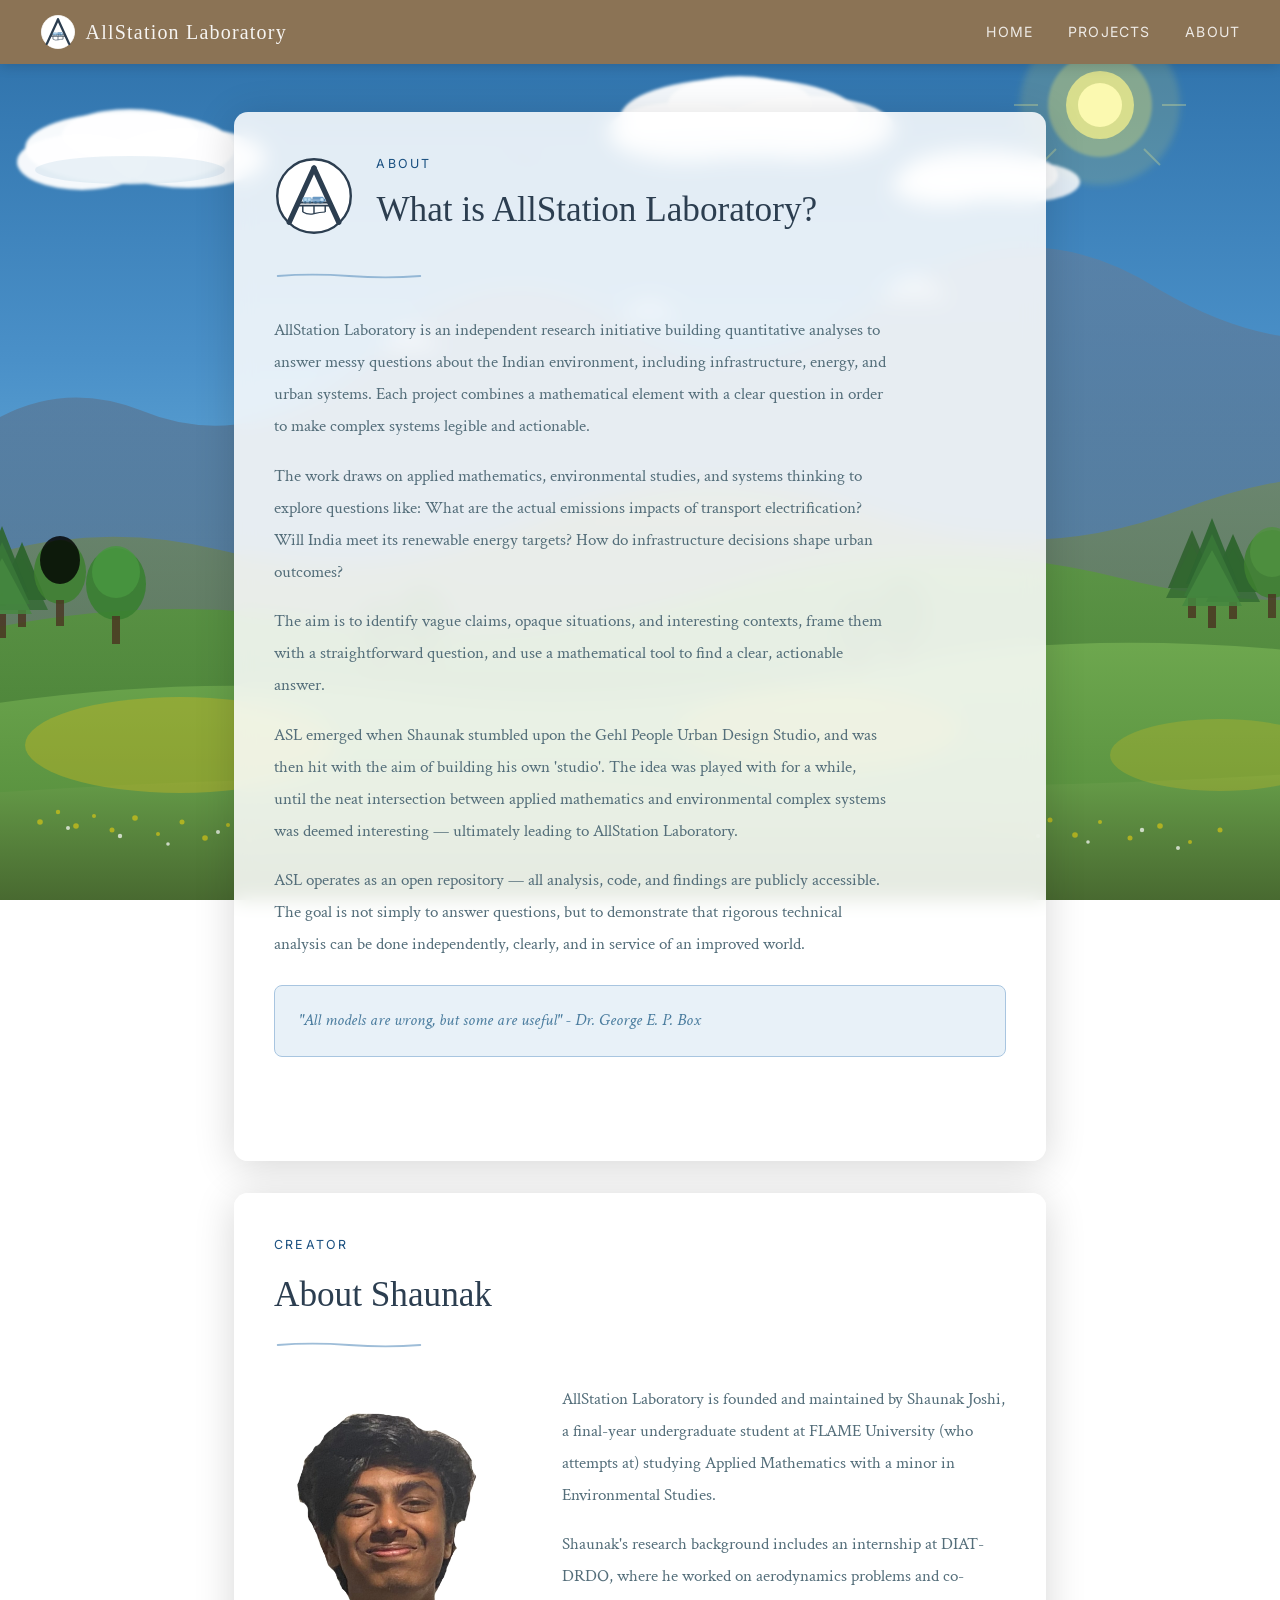
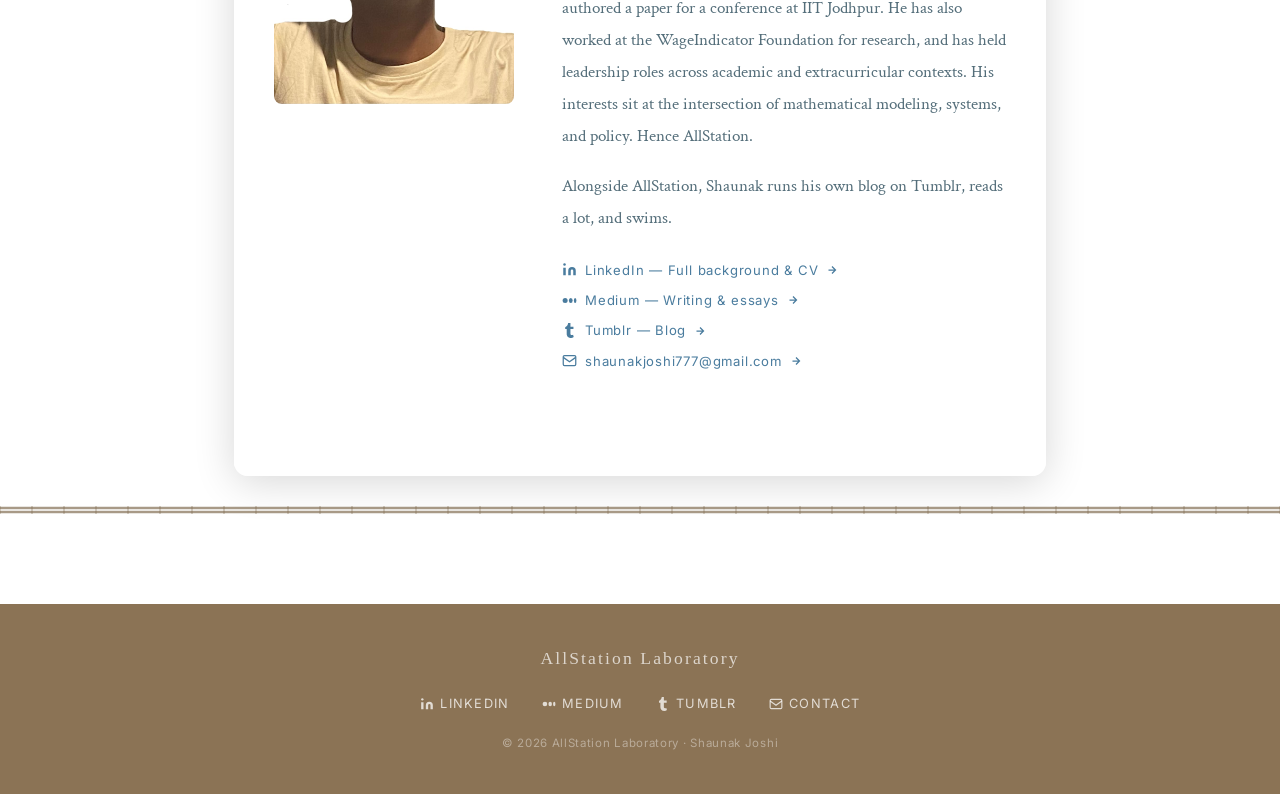
==== about.html @ c1045db7 "Initial commit - AllStation website" ====
<!DOCTYPE html>
<html lang="en">
<head>
  <meta charset="UTF-8">
  <meta name="viewport" content="width=device-width, initial-scale=1.0">
  <title>About — AllStation Laboratory</title>
  <link rel="preconnect" href="https://fonts.googleapis.com">
  <link rel="preconnect" href="https://fonts.gstatic.com" crossorigin>
  <link href="https://fonts.googleapis.com/css2?family=Crimson+Text:ital,wght@0,400;0,600;1,400&family=Inter:wght@300;400;500&display=swap" rel="stylesheet">
  <style>/* ============================================
   ALLSTATION LABORATORY — Main Stylesheet
   ============================================ */

@import url('https://fonts.googleapis.com/css2?family=Crimson+Text:ital,wght@0,400;0,600;1,400&family=EB+Garamond:wght@300;400;500&family=Inter:wght@300;400;500&display=swap');

:root {
  --blue-primary:   #6B9AC4;
  --blue-light:     #A8C5E0;
  --blue-dark:      #4A7C9E;
  --blue-pale:      #E8F1F8;
  --brown-warm:     #8B7355;
  --brown-light:    #C4B5A0;
  --brown-pale:     #F5F0E8;
  --white:          #FFFFFF;
  --off-white:      #F8F9FA;
  --sand-beige:     #E8E3D5;
  --text-dark:      #2C3E50;
  --text-medium:    #546E7A;
  --text-light:     #7F9BA6;
  --nav-height:     64px;
  --max-width:      1200px;
  --radius:         8px;
  --shadow:         0 4px 20px rgba(0,0,0,0.08);
  --shadow-hover:   0 10px 32px rgba(107,154,196,0.22);
}

*, *::before, *::after { box-sizing: border-box; margin: 0; padding: 0; }
html { scroll-behavior: smooth; font-size: 16px; }
body {
  font-family: 'Crimson Text', Georgia, serif;
  color: var(--text-dark);
  background: transparent;
  overflow-x: hidden;
  line-height: 1.7;
}
a { color: inherit; text-decoration: none; }
img { max-width: 100%; display: block; }
::-webkit-scrollbar { width: 6px; }
::-webkit-scrollbar-track { background: var(--sand-beige); }
::-webkit-scrollbar-thumb { background: var(--blue-light); border-radius: 3px; }

/* ── NAVIGATION ── */
.navbar {
  position: fixed;
  top: 0; left: 0; right: 0;
  z-index: 100;
  height: var(--nav-height);
  background: var(--brown-warm);
  display: flex;
  align-items: center;
  justify-content: space-between;
  padding: 0 2.5rem;
  box-shadow: 0 2px 12px rgba(0,0,0,0.15);
}
.nav-logo {
  font-family: 'Times New Roman', serif;
  font-size: 1.25rem;
  font-weight: 400;
  color: rgba(255,255,255,0.92);
  letter-spacing: 0.06em;
  transition: opacity 0.3s;
}
.nav-logo:hover { opacity: 0.75; }
.nav-links { display: flex; gap: 2.2rem; align-items: center; }
.nav-links a {
  font-family: 'Inter', sans-serif;
  font-size: 0.88rem;
  font-weight: 400;
  letter-spacing: 0.08em;
  text-transform: uppercase;
  color: rgba(255,255,255,0.85);
  transition: color 0.25s;
  position: relative;
}
.nav-links a::after {
  content: '';
  position: absolute;
  bottom: -3px; left: 0; right: 0;
  height: 1px;
  background: rgba(255,255,255,0.6);
  transform: scaleX(0);
  transition: transform 0.25s;
}
.nav-links a:hover { color: #fff; }
.nav-links a:hover::after,
.nav-links a.active::after { transform: scaleX(1); }
.nav-links a.active { color: #fff; }
.hamburger { display: none; flex-direction: column; gap: 5px; cursor: pointer; padding: 4px; }
.hamburger span { display: block; width: 24px; height: 2px; background: rgba(255,255,255,0.9); border-radius: 2px; transition: all 0.3s; }
.hamburger.open span:nth-child(1) { transform: rotate(45deg) translate(5px, 5px); }
.hamburger.open span:nth-child(2) { opacity: 0; }
.hamburger.open span:nth-child(3) { transform: rotate(-45deg) translate(5px, -5px); }

/* ── LANDSCAPE BACKGROUND ── */
.landscape-bg {
  position: fixed; inset: 0; z-index: -2;
  background: linear-gradient(180deg,
    #b8d4e8 0%, #c9e0f0 15%,
    #d8ecd8 38%, #c8e0b8 55%,
    #b8d4a0 70%, #a8c888 85%, #98bc70 100%
  );
}
.landscape-svg {
  position: fixed; inset: 0; z-index: -1;
  width: 100%; height: 100%; opacity: 0.85;
}
.landscape-overlay {
  position: fixed; inset: 0; z-index: -1;
  background: rgba(0,0,0,0);
}

/* ── TRAIN ──
   Track sits at a fixed % from bottom.
   Train wheels sit ON the track (not above it).
   Home: track at 20% from bottom.
   Other pages: track at 10% from bottom.
*/
.train-track {
  position: fixed;
  left: 0; right: 0;
  height: 8px;
  z-index: 9;
  pointer-events: none;
}
/* train-container matches the track position exactly;
   the train SVG is positioned so wheels sit on the track line */
.train-container {
  position: fixed;
  left: 0;
  width: 100%;
  z-index: 10;
  pointer-events: none;
  overflow: hidden;
  /* height = train SVG height (75px) + a little room */
  height: 84px;
}
/* align bottom of train-container with top of track */
/* set per-page via inline style: bottom = track-bottom + 8px */

.train-wrapper {
  position: absolute;
  bottom: 0;           /* wheels at bottom of container = on the track */
  animation: trainJourney 16s ease-in-out forwards;
  opacity: 0;
}
@keyframes trainJourney {
  0%   { transform: translateX(-700px); opacity: 0; }
  4%   { opacity: 1; }
  93%  { opacity: 1; }
  100% { transform: translateX(calc(100vw + 700px)); opacity: 0; }
}

/* ── HOME HERO ── */
.home-page { min-height: 100vh; display: flex; flex-direction: column; }
.hero {
  flex: 1;
  display: flex; flex-direction: column;
  align-items: center; justify-content: center;
  min-height: 100vh;
  padding: var(--nav-height) 2rem 0;
  text-align: center;
  position: relative;
}
.hero-content {
  position: relative; z-index: 2;
  animation: fadeUp 1.2s ease both;
}
@keyframes fadeUp {
  from { opacity: 0; transform: translateY(28px); }
  to   { opacity: 1; transform: translateY(0); }
}
.allstation-title {
  font-family: 'Times New Roman', serif;
  font-size: clamp(4rem, 10vw, 8.5rem);
  font-weight: 300;
  color: #A8D4F0;
  letter-spacing: 0.12em;
  line-height: 1;
  margin-bottom: 0.5rem;
  text-shadow: 0 2px 20px rgba(0,0,0,0.7), 0 0 60px rgba(30,80,140,0.5), 0 4px 4px rgba(0,0,0,0.3);
}
.hero-subtitle {
  font-family: 'Inter', sans-serif;
  font-size: clamp(0.78rem, 1.8vw, 1rem);
  font-weight: 300;
  letter-spacing: 0.22em;
  text-transform: uppercase;
  color: rgba(255,255,255,0.95);
  text-shadow: 0 1px 8px rgba(0,0,0,0.55);
  margin-bottom: 0.35rem;
  animation: fadeUp 1.2s ease 0.2s both;
}
.hero-tagline {
  font-family: 'Crimson Text', serif;
  font-style: italic;
  font-size: 1.2rem;
  color: rgba(255,255,255,0.90);
  margin-top: 0.6rem;
  animation: fadeUp 1.2s ease 0.4s both;
}
.hero-divider { margin: 2rem auto; display: block; animation: fadeUp 1.2s ease 0.5s both; }
.hero-cta { display: flex; gap: 1.2rem; justify-content: center; flex-wrap: wrap; animation: fadeUp 1.2s ease 0.6s both; margin-top: 2rem; }
.btn {
  font-family: 'Inter', sans-serif;
  font-size: 0.82rem;
  letter-spacing: 0.12em;
  text-transform: uppercase;
  padding: 0.75rem 2rem;
  border-radius: 40px;
  border: 1.5px solid var(--blue-primary);
  transition: all 0.3s ease; cursor: pointer;
}
.btn-primary { background: var(--blue-primary); color: #fff; }
.btn-primary:hover { background: var(--blue-dark); border-color: var(--blue-dark); transform: translateY(-2px); box-shadow: 0 6px 18px rgba(107,154,196,0.4); }
.btn-secondary { background: rgba(255,255,255,0.18); color: #ffffff; border-color: rgba(255,255,255,0.75); backdrop-filter: blur(4px); }
.btn-secondary:hover { background: rgba(255,255,255,0.30); transform: translateY(-2px); border-color: #ffffff; }

/* ── PAGES ── */
.page-content { padding-top: calc(var(--nav-height) + 3rem); padding-bottom: 8rem; min-height: 100vh; }
.container {
  max-width: var(--max-width);
  margin: 0 auto;
  padding: 2.5rem 2.5rem 3rem;
  background: rgba(255,255,255,0.86);
  backdrop-filter: blur(10px);
  -webkit-backdrop-filter: blur(10px);
  border-radius: 14px;
  box-shadow: 0 6px 40px rgba(0,0,0,0.16);
}
.page-header { margin-bottom: 3.5rem; animation: fadeUp 0.8s ease both; }
.page-header h1 { font-family: 'Times New Roman', serif; font-size: clamp(2rem, 4vw, 3rem); font-weight: 400; color: var(--text-dark); margin-bottom: 0.5rem; }
.page-header .header-sub { font-family: 'Inter', sans-serif; font-size: 0.85rem; letter-spacing: 0.14em; text-transform: uppercase; color: var(--text-light); }
.wavy-underline { display: block; margin: 0.6rem 0 0; }

/* ── SECTION DIVIDER (for projects page sections) ── */
.section-divider {
  margin: 3.5rem 0 2.5rem;
  display: flex;
  align-items: center;
  gap: 1rem;
}
.section-divider h2 {
  font-family: 'Times New Roman', serif;
  font-size: clamp(1.4rem, 3vw, 2rem);
  font-weight: 400;
  color: var(--text-dark);
  white-space: nowrap;
}
.section-divider-line {
  flex: 1;
  height: 1px;
  background: linear-gradient(to right, var(--blue-light), transparent);
}
.section-tag {
  font-family: 'Inter', sans-serif;
  font-size: 0.7rem;
  letter-spacing: 0.14em;
  text-transform: uppercase;
  color: var(--blue-primary);
  background: var(--blue-pale);
  border: 1px solid var(--blue-light);
  padding: 0.2rem 0.65rem;
  border-radius: 20px;
}

/* ── PROJECT CARDS ── */
.projects-grid { display: grid; grid-template-columns: repeat(3, 1fr); gap: 2rem; }
.project-card {
  background: var(--white);
  border: 2px solid var(--blue-primary);
  border-radius: var(--radius);
  padding: 1.8rem;
  box-shadow: var(--shadow);
  transition: transform 0.3s ease, box-shadow 0.3s ease, border-color 0.3s;
  position: relative; overflow: hidden;
  animation: fadeUp 0.7s ease both;
}
.project-card::before {
  content: ''; position: absolute; inset: 0;
  background: linear-gradient(135deg, rgba(107,154,196,0.04) 0%, transparent 60%);
  pointer-events: none;
}
.project-card:hover { transform: translateY(-6px); box-shadow: var(--shadow-hover); border-color: var(--blue-dark); }
.project-image {
  width: 100%; height: 160px;
  background: var(--blue-pale); border-radius: 5px;
  margin-bottom: 1.2rem; overflow: hidden;
  display: flex; align-items: center; justify-content: center;
}
.project-image img { width: 100%; height: 100%; object-fit: cover; transition: transform 0.4s ease; }
.project-card:hover .project-image img { transform: scale(1.04); }
.project-meta { font-family: 'Inter', sans-serif; font-size: 0.72rem; letter-spacing: 0.12em; text-transform: uppercase; color: var(--blue-primary); margin-bottom: 0.5rem; }
.project-title { font-family: 'Times New Roman', serif; font-size: 1.12rem; font-weight: 400; color: var(--text-dark); margin-bottom: 0.7rem; line-height: 1.4; }
.project-summary { font-family: 'Crimson Text', serif; font-size: 0.98rem; color: var(--text-medium); line-height: 1.6; margin-bottom: 1rem; }
.project-finding { background: rgba(107,154,196,0.08); border-left: 3px solid var(--blue-primary); padding: 0.7rem 0.9rem; margin-bottom: 1.2rem; border-radius: 0 4px 4px 0; }
.project-finding strong { font-family: 'Inter', sans-serif; font-size: 0.7rem; letter-spacing: 0.1em; text-transform: uppercase; color: var(--blue-dark); display: block; margin-bottom: 0.25rem; }
.project-finding p { font-family: 'Crimson Text', serif; font-size: 0.95rem; color: var(--text-dark); line-height: 1.5; }
.read-more { font-family: 'Inter', sans-serif; font-size: 0.8rem; letter-spacing: 0.1em; text-transform: uppercase; color: var(--blue-dark); font-weight: 500; display: inline-flex; align-items: center; gap: 0.4rem; transition: gap 0.25s, color 0.25s; }
.read-more:hover { color: var(--blue-primary); gap: 0.7rem; }
.project-card.placeholder { border-style: dashed; border-color: var(--brown-light); background: var(--brown-pale); display: flex; flex-direction: column; align-items: center; justify-content: center; text-align: center; min-height: 280px; color: var(--text-light); }
.placeholder-icon { font-size: 2.5rem; margin-bottom: 1rem; opacity: 0.5; }
.project-card.placeholder .project-title { color: var(--text-light); font-style: italic; }

/* Article cards (slightly different style - warm toned) */
.articles-grid { display: grid; grid-template-columns: repeat(3, 1fr); gap: 1.6rem; }
.article-card {
  background: var(--white);
  border: 1.5px solid var(--brown-light);
  border-radius: var(--radius);
  padding: 1.5rem;
  box-shadow: 0 2px 12px rgba(0,0,0,0.06);
  transition: transform 0.3s ease, box-shadow 0.3s ease;
  animation: fadeUp 0.7s ease both;
}
.article-card:hover { transform: translateY(-4px); box-shadow: 0 8px 24px rgba(139,115,85,0.18); }
.article-meta { font-family: 'Inter', sans-serif; font-size: 0.7rem; letter-spacing: 0.12em; text-transform: uppercase; color: var(--brown-warm); margin-bottom: 0.5rem; }
.article-title { font-family: 'Times New Roman', serif; font-size: 1.08rem; font-weight: 400; color: var(--text-dark); margin-bottom: 0.6rem; line-height: 1.45; }
.article-summary { font-family: 'Crimson Text', serif; font-size: 0.95rem; color: var(--text-medium); line-height: 1.6; margin-bottom: 1rem; }
.article-link { font-family: 'Inter', sans-serif; font-size: 0.78rem; letter-spacing: 0.1em; text-transform: uppercase; color: var(--brown-warm); font-weight: 500; display: inline-flex; align-items: center; gap: 0.4rem; transition: gap 0.25s, color 0.25s; }
.article-link:hover { color: var(--text-dark); gap: 0.7rem; }

/* ── ABOUT PAGE ── */
.about-section { margin-bottom: 4rem; animation: fadeUp 0.8s ease both; }
.about-section h2 { font-family: 'Times New Roman', serif; font-size: clamp(1.6rem, 3vw, 2.2rem); font-weight: 400; color: var(--text-dark); margin-bottom: 0.4rem; }
.about-section p { font-family: 'Crimson Text', serif; font-size: 1.08rem; color: var(--text-medium); line-height: 1.85; max-width: 68ch; margin-bottom: 1.1rem; }
.about-divider { border: none; border-top: 1px solid var(--sand-beige); margin: 3.5rem 0; }
.about-creator { display: grid; grid-template-columns: 240px 1fr; gap: 3rem; align-items: start; }
.creator-photo { width: 100%; aspect-ratio: 3/4; border-radius: var(--radius); overflow: hidden; background: var(--blue-pale); border: 2px solid var(--blue-light); box-shadow: var(--shadow); display: flex; align-items: center; justify-content: center; }
.creator-photo img { width: 100%; height: 100%; object-fit: cover; }
.photo-placeholder { font-size: 4rem; opacity: 0.35; user-select: none; }
.creator-links { display: flex; flex-direction: column; gap: 0.5rem; margin-top: 1.5rem; }
.creator-link { font-family: 'Inter', sans-serif; font-size: 0.82rem; letter-spacing: 0.06em; color: var(--blue-dark); display: flex; align-items: center; gap: 0.5rem; transition: color 0.2s, gap 0.2s; }
.creator-link:hover { color: var(--blue-primary); gap: 0.8rem; }
.highlight-box { background: var(--blue-pale); border: 1px solid var(--blue-light); border-radius: var(--radius); padding: 1.2rem 1.5rem; margin: 1.5rem 0; }
.highlight-box p { font-style: italic; color: var(--blue-dark); margin: 0; }

/* ── FOOTER ── */
.footer { background: var(--brown-warm); color: rgba(255,255,255,0.85); padding: 2.5rem 2rem; text-align: center; position: relative; z-index: 5; }
.footer-inner { max-width: var(--max-width); margin: 0 auto; display: flex; flex-direction: column; align-items: center; gap: 1.2rem; }
.footer-brand { font-family: 'Times New Roman', serif; font-size: 1.1rem; letter-spacing: 0.12em; color: rgba(255,255,255,0.7); }
.social-links { display: flex; gap: 2rem; align-items: center; flex-wrap: wrap; justify-content: center; }
.social-links a { font-family: 'Inter', sans-serif; font-size: 0.8rem; letter-spacing: 0.1em; text-transform: uppercase; color: rgba(255,255,255,0.75); display: flex; align-items: center; gap: 0.4rem; transition: color 0.25s; }
.social-links a:hover { color: #fff; }
.footer-copy { font-family: 'Inter', sans-serif; font-size: 0.72rem; letter-spacing: 0.06em; color: rgba(255,255,255,0.4); }

/* ── SCROLL REVEAL ── */
.reveal { opacity: 0; transform: translateY(20px); transition: opacity 0.7s ease, transform 0.7s ease; }
.reveal.visible { opacity: 1; transform: translateY(0); }

/* ── RESPONSIVE ── */
@media (max-width: 1024px) {
  .projects-grid { grid-template-columns: repeat(2, 1fr); }
  .articles-grid  { grid-template-columns: repeat(2, 1fr); }
  .about-creator  { grid-template-columns: 200px 1fr; gap: 2rem; }
}
@media (max-width: 768px) {
  .nav-links { display: none; position: fixed; top: var(--nav-height); left: 0; right: 0; background: var(--brown-warm); flex-direction: column; padding: 1.5rem 2rem; gap: 1.5rem; box-shadow: 0 8px 20px rgba(0,0,0,0.15); }
  .nav-links.open { display: flex; }
  .hamburger { display: flex; }
  .projects-grid { grid-template-columns: 1fr; }
  .articles-grid  { grid-template-columns: 1fr; }
  .about-creator  { grid-template-columns: 1fr; }
  .creator-photo  { width: 160px; aspect-ratio: 1/1; margin: 0 auto; }
}
@media (max-width: 480px) {
  .hero-cta { flex-direction: column; align-items: center; }
  .btn { width: 100%; max-width: 240px; text-align: center; justify-content: center; }
  .navbar { padding: 0 1.2rem; }
  .container { padding: 0 1.2rem; }
  .page-content { padding-top: calc(var(--nav-height) + 2rem); }
}

/* ── TRAIN FIXES ── */
/* Track: fixed only on homepage; absolute (at page bottom) on inner pages.
   Controlled via .track-fixed vs .track-absolute classes. */
.train-track {
  left: 0; right: 0;
  height: 8px;
  z-index: 9;
  pointer-events: none;
}
.track-fixed   { position: fixed;    bottom: 18%; }
.track-absolute { position: absolute; bottom: 100px; }  /* sits above footer */

/* Train container always matches track */
.train-container {
  left: 0; width: 100%;
  z-index: 10; pointer-events: none;
  overflow: visible;   /* allow SVG shadow to show */
  height: 90px;
}
.train-fixed    { position: fixed;    bottom: calc(18% + 8px); }
.train-absolute { position: absolute; bottom: 108px; }

/* Wrapper starts hidden, JS drives it */
.train-wrapper {
  position: absolute;
  bottom: 0;
  left: 0;
  will-change: transform;
  /* NO CSS animation here — JS handles it via requestAnimationFrame */
}

/* Richer landscape overlay — less washed out */
.landscape-overlay {
  position: fixed; inset: 0; z-index: -1;
  background: rgba(0,0,0,0);
}
</style>
</head>
<body>
  <div class="landscape-bg" style="background:linear-gradient(180deg,#1A5490 0%,#3278B8 18%,#60A045 42%,#4A8830 62%,#387020 80%,#285810 100%)"></div>
  <svg class="landscape-svg" viewBox="0 0 1440 900" preserveAspectRatio="xMidYMid slice"
       xmlns="http://www.w3.org/2000/svg" style="opacity:1">
    <defs>
      <linearGradient id="skyG" x1="0" y1="0" x2="0" y2="1">
        <stop offset="0%"   stop-color="#2C6FA8"/>
        <stop offset="40%"  stop-color="#4A90C8"/>
        <stop offset="75%"  stop-color="#72B8E0"/>
        <stop offset="100%" stop-color="#A8D4B8"/>
      </linearGradient>
      <linearGradient id="mtn1" x1="0" y1="0" x2="0" y2="1">
        <stop offset="0%"   stop-color="#6080A0"/>
        <stop offset="100%" stop-color="#405870"/>
      </linearGradient>
      <linearGradient id="mtn2" x1="0" y1="0" x2="0" y2="1">
        <stop offset="0%"   stop-color="#708860"/>
        <stop offset="100%" stop-color="#506840"/>
      </linearGradient>
      <linearGradient id="hill1" x1="0" y1="0" x2="0" y2="1">
        <stop offset="0%"   stop-color="#5A9840"/>
        <stop offset="100%" stop-color="#3D7828"/>
      </linearGradient>
      <linearGradient id="hill2" x1="0" y1="0" x2="0" y2="1">
        <stop offset="0%"   stop-color="#70AA50"/>
        <stop offset="100%" stop-color="#508838"/>
      </linearGradient>
      <linearGradient id="fgrd" x1="0" y1="0" x2="0" y2="1">
        <stop offset="0%"   stop-color="#68A04A"/>
        <stop offset="100%" stop-color="#486830"/>
      </linearGradient>
      <filter id="sfblur"><feGaussianBlur stdDeviation="1.5"/></filter>
      <filter id="mblur"><feGaussianBlur stdDeviation="3"/></filter>
    </defs>

    <!-- SKY -->
    <rect width="1440" height="900" fill="url(#skyG)"/>

    <!-- SUN -->
    <circle cx="1180" cy="105" r="80" fill="rgba(255,235,80,0.14)" filter="url(#mblur)"/>
    <circle cx="1180" cy="105" r="52" fill="rgba(255,240,100,0.30)" filter="url(#sfblur)"/>
    <circle cx="1180" cy="105" r="34" fill="rgba(255,248,140,0.68)"/>
    <circle cx="1180" cy="105" r="22" fill="rgba(255,252,180,0.90)"/>
    <!-- Sun rays -->
    <g stroke="rgba(255,248,140,0.28)" stroke-width="2" transform="translate(1180,105)">
      <line x1="0" y1="-62" x2="0" y2="-85"/>
      <line x1="44" y1="-44" x2="60" y2="-60"/>
      <line x1="62" y1="0"  x2="86" y2="0"/>
      <line x1="44" y1="44" x2="60" y2="60"/>
      <line x1="-44" y1="44" x2="-60" y2="60"/>
      <line x1="-62" y1="0" x2="-86" y2="0"/>
      <line x1="-44" y1="-44" x2="-60" y2="-60"/>
    </g>

    <!-- CLOUDS — crisp, bright, well-defined -->
    <g filter="url(#sfblur)">
      <!-- Cloud A: large left -->
      <ellipse cx="210" cy="148" rx="105" ry="36" fill="white" opacity="0.96"/>
      <ellipse cx="162" cy="162" rx="65"  ry="28" fill="white" opacity="0.95"/>
      <ellipse cx="268" cy="158" rx="78"  ry="30" fill="white" opacity="0.94"/>
      <ellipse cx="210" cy="135" rx="68"  ry="26" fill="white" opacity="0.90"/>
      <!-- Cloud B: right of centre -->
      <ellipse cx="820" cy="118" rx="120" ry="40" fill="white" opacity="0.94"/>
      <ellipse cx="764" cy="132" rx="76"  ry="30" fill="white" opacity="0.92"/>
      <ellipse cx="886" cy="128" rx="88"  ry="32" fill="white" opacity="0.91"/>
      <ellipse cx="820" cy="104" rx="72"  ry="28" fill="white" opacity="0.88"/>
      <!-- Cloud C: far right smaller -->
      <ellipse cx="1060" cy="175" rx="78" ry="26" fill="white" opacity="0.88"/>
      <ellipse cx="1022" cy="185" rx="50" ry="21" fill="white" opacity="0.86"/>
      <ellipse cx="1104" cy="182" rx="56" ry="20" fill="white" opacity="0.85"/>
    </g>
    <!-- Cloud shadow/depth (unblurred base) -->
    <ellipse cx="210" cy="170" rx="95" ry="14" fill="rgba(160,195,220,0.22)"/>
    <ellipse cx="820" cy="148" rx="108" ry="16" fill="rgba(160,195,220,0.20)"/>

    <!-- DISTANT MOUNTAINS -->
    <path d="M-20 510 Q90 360 220 410 Q340 460 460 350 Q580 240 700 320
             Q820 400 960 300 Q1100 200 1240 290 Q1360 360 1460 330 L1460 900 L-20 900 Z"
          fill="url(#mtn1)" opacity="0.72"/>
    <!-- Snow caps -->
    <path d="M460 350 Q490 305 520 350 Z" fill="rgba(235,245,255,0.55)"/>
    <path d="M960 300 Q995 248 1028 300 Z" fill="rgba(235,245,255,0.50)"/>
    <path d="M700 320 Q730 280 758 320 Z" fill="rgba(235,245,255,0.40)"/>

    <!-- MIDDLE HILLS -->
    <path d="M-20 590 Q140 510 300 550 Q460 590 620 520 Q780 450 940 510
             Q1100 570 1260 510 Q1380 465 1460 480 L1460 900 L-20 900 Z"
          fill="url(#mtn2)" opacity="0.78"/>
    <path d="M-20 650 Q200 588 400 620 Q600 652 800 590 Q1000 528 1200 578
             Q1350 615 1460 590 L1460 900 L-20 900 Z"
          fill="url(#hill1)" opacity="0.85"/>

    <!-- FOREGROUND HILLS -->
    <path d="M-20 720 Q240 668 480 695 Q720 722 960 668 Q1160 622 1460 660
             L1460 900 L-20 900 Z"
          fill="url(#hill2)" opacity="0.90"/>

    <!-- GROUND -->
    <path d="M-20 800 Q360 768 720 782 Q1080 796 1460 768 L1460 900 L-20 900 Z"
          fill="url(#fgrd)" opacity="0.95"/>

    <!-- WILDFLOWER FIELDS (deeper yellow) -->
    <ellipse cx="260"  cy="745" rx="155" ry="48" fill="rgba(210,185,30,0.38)"/>
    <ellipse cx="900"  cy="730" rx="140" ry="42" fill="rgba(210,185,30,0.32)"/>
    <ellipse cx="1300" cy="755" rx="110" ry="36" fill="rgba(210,185,30,0.28)"/>
    <!-- Wildflower texture: dots -->
    <g fill="rgba(220,200,20,0.65)">
      <circle cx="120" cy="822" r="2.8"/><circle cx="138" cy="812" r="2.2"/>
      <circle cx="156" cy="826" r="2.8"/><circle cx="174" cy="816" r="2"/>
      <circle cx="192" cy="830" r="2.5"/><circle cx="215" cy="818" r="2.8"/>
      <circle cx="238" cy="834" r="2"/><circle cx="262" cy="822" r="2.5"/>
      <circle cx="285" cy="838" r="2.8"/><circle cx="308" cy="825" r="2"/>
      <circle cx="330" cy="840" r="2.5"/><circle cx="1080" cy="818" r="2.8"/>
      <circle cx="1105" cy="830" r="2.2"/><circle cx="1130" cy="820" r="2.5"/>
      <circle cx="1155" cy="835" r="2.8"/><circle cx="1180" cy="822" r="2"/>
      <circle cx="1210" cy="838" r="2.5"/><circle cx="1240" cy="826" r="2.8"/>
      <circle cx="1270" cy="842" r="2"/><circle cx="1300" cy="830" r="2.5"/>
    </g>
    <g fill="rgba(255,255,255,0.70)">
      <circle cx="148" cy="828" r="2"/><circle cx="200" cy="836" r="2.2"/>
      <circle cx="248" cy="844" r="1.8"/><circle cx="298" cy="832" r="2"/>
      <circle cx="1118" cy="836" r="2"/><circle cx="1168" cy="842" r="1.8"/>
      <circle cx="1222" cy="830" r="2.2"/><circle cx="1258" cy="848" r="2"/>
    </g>

    <!-- LEFT TREE CLUSTER (detailed) -->
    <g transform="translate(40,548)">
      <!-- Background pines -->
      <polygon points="22,-10 44,48 0,48"    fill="#2A5E28" opacity="0.82"/>
      <polygon points="22,4   46,58 -2,58"   fill="#336830" opacity="0.78"/>
      <rect x="18" y="58" width="8" height="20" fill="#4A3220" opacity="0.80"/>
      <polygon points="62,-6  86,52 38,52"   fill="#246022" opacity="0.80"/>
      <polygon points="62,8   88,62 36,62"   fill="#306830" opacity="0.76"/>
      <rect x="58" y="62" width="8" height="17" fill="#4A3220" opacity="0.80"/>
      <!-- Tall foreground pine -->
      <polygon points="42,-22 68,44 16,44"   fill="#2E6630" opacity="0.92"/>
      <polygon points="42,-6  70,56 14,56"   fill="#3A7838" opacity="0.88"/>
      <polygon points="42,10  72,66 12,66"   fill="#468840" opacity="0.84"/>
      <rect x="38" y="66" width="8" height="24" fill="#4A3220" opacity="0.82"/>
      <!-- Deciduous -->
      <ellipse cx="100" cy="24" rx="26" ry="32" fill="#3E8030" opacity="0.86"/>
      <ellipse cx="100" cy="12" rx="20" ry="24" fill="#50924" opacity="0.80"/>
      <rect x="96" y="52" width="8" height="26" fill="#4A3220" opacity="0.78"/>
    </g>
    <g transform="translate(168,562)">
      <ellipse cx="28" cy="22" rx="30" ry="36" fill="#388030" opacity="0.88"/>
      <ellipse cx="28" cy="10" rx="24" ry="26" fill="#489840" opacity="0.82"/>
      <rect x="24" y="54" width="8" height="28" fill="#4A3220" opacity="0.80"/>
    </g>

    <!-- RIGHT TREE CLUSTER -->
    <g transform="translate(1248,538)">
      <polygon points="24,-8  48,50 0,50"    fill="#2A5E28" opacity="0.82"/>
      <polygon points="24,6   50,60 -2,60"   fill="#336830" opacity="0.78"/>
      <rect x="20" y="60" width="8" height="20" fill="#4A3220" opacity="0.80"/>
      <polygon points="65,-4  90,54 40,54"   fill="#246022" opacity="0.80"/>
      <polygon points="65,10  92,64 38,64"   fill="#306830" opacity="0.76"/>
      <rect x="61" y="64" width="8" height="17" fill="#4A3220" opacity="0.80"/>
      <polygon points="44,-20 70,46 18,46"   fill="#2E6630" opacity="0.92"/>
      <polygon points="44,-4  72,58 16,58"   fill="#3A7838" opacity="0.88"/>
      <polygon points="44,12  74,68 14,68"   fill="#468840" opacity="0.84"/>
      <rect x="40" y="68" width="8" height="22" fill="#4A3220" opacity="0.82"/>
      <ellipse cx="104" cy="26" rx="28" ry="34" fill="#3E8030" opacity="0.86"/>
      <ellipse cx="104" cy="14" rx="22" ry="25" fill="#509240" opacity="0.80"/>
      <rect x="100" y="56" width="8" height="24" fill="#4A3220" opacity="0.78"/>
    </g>
    <g transform="translate(1368,558)">
      <ellipse cx="24" cy="20" rx="26" ry="32" fill="#388030" opacity="0.88"/>
      <ellipse cx="24" cy="9"  rx="20" ry="23" fill="#489840" opacity="0.82"/>
      <rect x="20" y="48" width="8" height="26" fill="#4A3220" opacity="0.80"/>
    </g>

    <!-- MID-DISTANCE TREES (hazy silhouettes) -->
    <g opacity="0.58">
      <ellipse cx="460" cy="628" rx="20" ry="28" fill="#3A7030"/>
      <rect x="457" y="654" width="6" height="16" fill="#4A3220"/>
      <ellipse cx="502" cy="618" rx="25" ry="32" fill="#347028"/>
      <rect x="499" y="648" width="6" height="20" fill="#4A3220"/>
      <ellipse cx="938" cy="622" rx="22" ry="30" fill="#3A7030"/>
      <rect x="935" y="650" width="6" height="18" fill="#4A3220"/>
      <ellipse cx="982" cy="610" rx="26" ry="34" fill="#347028"/>
      <rect x="979" y="642" width="6" height="22" fill="#4A3220"/>
    </g>

    <!-- BIRDS -->
    <g stroke="#1A2830" stroke-width="1.4" fill="none" opacity="0.45">
      <path d="M350 195 Q356 188 362 195"/>
      <path d="M368 190 Q374 183 380 190"/>
      <path d="M374 202 Q380 195 386 202"/>
      <path d="M590 162 Q597 155 604 162"/>
      <path d="M608 168 Q615 161 622 168"/>
    </g>
  </svg>
  <div class="landscape-overlay"></div>
  <nav class="navbar">
    <a class="nav-logo" href="index.html" style="display:flex;align-items:center;gap:0.6rem;">
      <svg xmlns="http://www.w3.org/2000/svg" viewBox="0 0 100 100" width="36" height="36" style="flex-shrink:0">
          <circle cx="50" cy="50" r="46" fill="white" stroke="rgba(255,255,255,0.85)" stroke-width="2.5"/>
          <line x1="50" y1="15" x2="19" y2="83" stroke="#2C3E50" stroke-width="6.5" stroke-linecap="round"/>
          <line x1="50" y1="15" x2="81" y2="83" stroke="#2C3E50" stroke-width="6.5" stroke-linecap="round"/>
          <line x1="29" y1="58" x2="71" y2="58" stroke="#2C3E50" stroke-width="2.5" stroke-linecap="round"/>
          <line x1="29" y1="62" x2="71" y2="62" stroke="#2C3E50" stroke-width="2" stroke-linecap="round"/>
          <line x1="36" y1="62" x2="36" y2="70" stroke="#2C3E50" stroke-width="1.8"/>
          <line x1="50" y1="62" x2="50" y2="72" stroke="#2C3E50" stroke-width="1.8"/>
          <line x1="64" y1="62" x2="64" y2="70" stroke="#2C3E50" stroke-width="1.8"/>
          <path d="M36 70 Q43 74 50 72 Q57 70 64 70" fill="none" stroke="#2C3E50" stroke-width="1.5"/>
          <rect x="48" y="51" width="14" height="7" rx="1.5" fill="#6B9AC4"/>
          <path d="M62 52.5 Q65 54.5 65 55 Q65 55.5 62 57.5 Z" fill="#5888B0"/>
          <rect x="58" y="52.5" width="3.5" height="3.5" rx="0.8" fill="rgba(200,235,255,0.85)"/>
          <rect x="48" y="54.5" width="14" height="1.2" fill="rgba(255,255,255,0.4)"/>
          <circle cx="52" cy="58" r="1.5" fill="#3A6280"/>
          <circle cx="58" cy="58" r="1.5" fill="#3A6280"/>
          <rect x="36" y="51.5" width="11" height="6.5" rx="1.2" fill="#90BADA"/>
          <rect x="38" y="52.8" width="3" height="3" rx="0.6" fill="rgba(200,235,255,0.75)"/>
          <rect x="42.5" y="52.8" width="3" height="3" rx="0.6" fill="rgba(200,235,255,0.75)"/>
          <circle cx="39" cy="58" r="1.4" fill="#3A6280"/>
          <circle cx="45" cy="58" r="1.4" fill="#3A6280"/>
          <rect x="47" y="54.2" width="1" height="1.8" rx="0.3" fill="#5A8AB8"/>
        </svg>
      <span>AllStation Laboratory</span>
    </a>
    <div class="nav-links">
      <a href="index.html">Home</a>
      <a href="projects.html">Projects</a>
      <a href="about.html">About</a>
    </div>
    <div class="hamburger" aria-label="Menu" role="button" tabindex="0">
      <span></span><span></span><span></span>
    </div>
  </nav>
  <main class="page-content" style="position:relative;">
  <div class="train-track track-absolute">
    <svg viewBox="0 0 1440 8" preserveAspectRatio="none"
         xmlns="http://www.w3.org/2000/svg" width="100%" height="8">
      <line x1="0" y1="2" x2="1440" y2="2" stroke="#7A6548" stroke-width="2.5" opacity="0.65"/>
      <line x1="0" y1="6" x2="1440" y2="6" stroke="#7A6548" stroke-width="2.5" opacity="0.65"/>
      <g stroke="#7A6548" stroke-width="1.5" opacity="0.4">
        <line x1="0" y1="0" x2="0" y2="8"/>
        <line x1="36" y1="0" x2="36" y2="8"/>
        <line x1="72" y1="0" x2="72" y2="8"/>
        <line x1="108" y1="0" x2="108" y2="8"/>
        <line x1="144" y1="0" x2="144" y2="8"/>
        <line x1="180" y1="0" x2="180" y2="8"/>
        <line x1="216" y1="0" x2="216" y2="8"/>
        <line x1="252" y1="0" x2="252" y2="8"/>
        <line x1="288" y1="0" x2="288" y2="8"/>
        <line x1="324" y1="0" x2="324" y2="8"/>
        <line x1="360" y1="0" x2="360" y2="8"/>
        <line x1="396" y1="0" x2="396" y2="8"/>
        <line x1="432" y1="0" x2="432" y2="8"/>
        <line x1="468" y1="0" x2="468" y2="8"/>
        <line x1="504" y1="0" x2="504" y2="8"/>
        <line x1="540" y1="0" x2="540" y2="8"/>
        <line x1="576" y1="0" x2="576" y2="8"/>
        <line x1="612" y1="0" x2="612" y2="8"/>
        <line x1="648" y1="0" x2="648" y2="8"/>
        <line x1="684" y1="0" x2="684" y2="8"/>
        <line x1="720" y1="0" x2="720" y2="8"/>
        <line x1="756" y1="0" x2="756" y2="8"/>
        <line x1="792" y1="0" x2="792" y2="8"/>
        <line x1="828" y1="0" x2="828" y2="8"/>
        <line x1="864" y1="0" x2="864" y2="8"/>
        <line x1="900" y1="0" x2="900" y2="8"/>
        <line x1="936" y1="0" x2="936" y2="8"/>
        <line x1="972" y1="0" x2="972" y2="8"/>
        <line x1="1008" y1="0" x2="1008" y2="8"/>
        <line x1="1044" y1="0" x2="1044" y2="8"/>
        <line x1="1080" y1="0" x2="1080" y2="8"/>
        <line x1="1116" y1="0" x2="1116" y2="8"/>
        <line x1="1152" y1="0" x2="1152" y2="8"/>
        <line x1="1188" y1="0" x2="1188" y2="8"/>
        <line x1="1224" y1="0" x2="1224" y2="8"/>
        <line x1="1260" y1="0" x2="1260" y2="8"/>
        <line x1="1296" y1="0" x2="1296" y2="8"/>
        <line x1="1332" y1="0" x2="1332" y2="8"/>
        <line x1="1368" y1="0" x2="1368" y2="8"/>
        <line x1="1404" y1="0" x2="1404" y2="8"/>
        <line x1="1440" y1="0" x2="1440" y2="8"/>
      </g>
    </svg>
  </div>
  <div class="train-container train-absolute">
    <div class="train-wrapper">
      <svg viewBox="0 0 520 75" width="520" height="75"
           xmlns="http://www.w3.org/2000/svg" style="overflow:visible">
        <!-- Drop shadow under whole train -->
        <ellipse cx="260" cy="74" rx="240" ry="4.5" fill="rgba(0,0,0,0.12)"/>

        <!-- ══ LOCOMOTIVE (x=372 → x=518) ══ -->
        <rect x="372" y="10" width="130" height="48" rx="6" fill="#5A8AB8"/>
        <!-- Nose -->
        <path d="M502 14 Q526 28 526 34 Q526 42 502 56 Z" fill="#4A7CAA"/>
        <!-- Cab window -->
        <rect x="488" y="16" width="14" height="20" rx="3"
              fill="rgba(195,228,255,0.82)" stroke="rgba(255,255,255,0.55)" stroke-width="1.2"/>
        <!-- Body stripe -->
        <rect x="372" y="33" width="130" height="6" rx="1" fill="rgba(255,255,255,0.30)"/>
        <!-- Headlight -->
        <circle cx="524" cy="32" r="5" fill="rgba(255,244,170,0.95)"/>
        <circle cx="524" cy="32" r="3" fill="rgba(255,252,210,1)"/>
        <!-- Pantograph -->
        <line x1="418" y1="10" x2="406" y2="1" stroke="rgba(255,255,255,0.7)" stroke-width="2"/>
        <line x1="418" y1="10" x2="430" y2="1" stroke="rgba(255,255,255,0.7)" stroke-width="2"/>
        <line x1="406" y1="1"  x2="430" y2="1" stroke="rgba(255,255,255,0.8)" stroke-width="2"/>
        <!-- Underframe -->
        <rect x="374" y="55" width="126" height="7" rx="2" fill="#3D6A9A"/>
        <!-- Loco wheels — bottom of wheel at y=72 → center y=63, r=9 -->
        <circle cx="396" cy="63" r="10" fill="#2E5272" stroke="rgba(255,255,255,0.28)" stroke-width="2"/>
        <circle cx="396" cy="63" r="4.5" fill="#5A8AB8"/>
        <circle cx="480" cy="63" r="10" fill="#2E5272" stroke="rgba(255,255,255,0.28)" stroke-width="2"/>
        <circle cx="480" cy="63" r="4.5" fill="#5A8AB8"/>
        <!-- Coupling right to loco -->
        <rect x="368" y="33" width="4" height="6" rx="1" fill="#6A90B5"/>

        <!-- ══ CARRIAGE 1 (x=248 → x=364) ══ -->
        <rect x="250" y="13" width="114" height="44" rx="4" fill="#90BADA"/>
        <rect x="257" y="20" width="18" height="16" rx="2"
              fill="rgba(195,228,255,0.74)" stroke="rgba(255,255,255,0.5)" stroke-width="1"/>
        <rect x="281" y="20" width="18" height="16" rx="2"
              fill="rgba(195,228,255,0.74)" stroke="rgba(255,255,255,0.5)" stroke-width="1"/>
        <rect x="305" y="20" width="18" height="16" rx="2"
              fill="rgba(195,228,255,0.74)" stroke="rgba(255,255,255,0.5)" stroke-width="1"/>
        <rect x="329" y="20" width="16" height="16" rx="2"
              fill="rgba(195,228,255,0.65)" stroke="rgba(255,255,255,0.4)" stroke-width="1"/>
        <rect x="250" y="37" width="114" height="5" rx="1" fill="rgba(90,138,184,0.45)"/>
        <rect x="252" y="54" width="110" height="6" rx="2" fill="#70A2C2"/>
        <circle cx="272" cy="64" r="9" fill="#2E5272" stroke="rgba(255,255,255,0.25)" stroke-width="1.8"/>
        <circle cx="272" cy="64" r="4" fill="#5A8AB8"/>
        <circle cx="344" cy="64" r="9" fill="#2E5272" stroke="rgba(255,255,255,0.25)" stroke-width="1.8"/>
        <circle cx="344" cy="64" r="4" fill="#5A8AB8"/>
        <rect x="246" y="34" width="4" height="6" rx="1" fill="#6A90B5"/>

        <!-- ══ CARRIAGE 2 (x=128 → x=244) ══ -->
        <rect x="130" y="13" width="114" height="44" rx="4" fill="#90BADA"/>
        <rect x="137" y="20" width="18" height="16" rx="2"
              fill="rgba(195,228,255,0.74)" stroke="rgba(255,255,255,0.5)" stroke-width="1"/>
        <rect x="161" y="20" width="18" height="16" rx="2"
              fill="rgba(195,228,255,0.74)" stroke="rgba(255,255,255,0.5)" stroke-width="1"/>
        <rect x="185" y="20" width="18" height="16" rx="2"
              fill="rgba(195,228,255,0.74)" stroke="rgba(255,255,255,0.5)" stroke-width="1"/>
        <rect x="209" y="20" width="16" height="16" rx="2"
              fill="rgba(195,228,255,0.65)" stroke="rgba(255,255,255,0.4)" stroke-width="1"/>
        <rect x="130" y="37" width="114" height="5" rx="1" fill="rgba(90,138,184,0.45)"/>
        <rect x="132" y="54" width="110" height="6" rx="2" fill="#70A2C2"/>
        <circle cx="152" cy="64" r="9" fill="#2E5272" stroke="rgba(255,255,255,0.25)" stroke-width="1.8"/>
        <circle cx="152" cy="64" r="4" fill="#5A8AB8"/>
        <circle cx="224" cy="64" r="9" fill="#2E5272" stroke="rgba(255,255,255,0.25)" stroke-width="1.8"/>
        <circle cx="224" cy="64" r="4" fill="#5A8AB8"/>
        <rect x="126" y="34" width="4" height="6" rx="1" fill="#6A90B5"/>

        <!-- ══ CARRIAGE 3 / TAIL (x=6 → x=122) ══ -->
        <rect x="8" y="13" width="114" height="44" rx="4" fill="#88B4D4"/>
        <!-- Rounded tail end -->
        <path d="M8 13 Q-8 13 -8 35 Q-8 57 8 57 Z" fill="#78A8CC"/>
        <rect x="15" y="20" width="18" height="16" rx="2"
              fill="rgba(195,228,255,0.74)" stroke="rgba(255,255,255,0.5)" stroke-width="1"/>
        <rect x="39" y="20" width="18" height="16" rx="2"
              fill="rgba(195,228,255,0.74)" stroke="rgba(255,255,255,0.5)" stroke-width="1"/>
        <rect x="63" y="20" width="18" height="16" rx="2"
              fill="rgba(195,228,255,0.74)" stroke="rgba(255,255,255,0.5)" stroke-width="1"/>
        <rect x="87" y="20" width="16" height="16" rx="2"
              fill="rgba(195,228,255,0.65)" stroke="rgba(255,255,255,0.4)" stroke-width="1"/>
        <rect x="8"  y="37" width="114" height="5" rx="1" fill="rgba(90,138,184,0.45)"/>
        <rect x="10" y="54" width="110" height="6" rx="2" fill="#68A0C0"/>
        <circle cx="30"  cy="64" r="9" fill="#2E5272" stroke="rgba(255,255,255,0.25)" stroke-width="1.8"/>
        <circle cx="30"  cy="64" r="4" fill="#5A8AB8"/>
        <circle cx="102" cy="64" r="9" fill="#2E5272" stroke="rgba(255,255,255,0.25)" stroke-width="1.8"/>
        <circle cx="102" cy="64" r="4" fill="#5A8AB8"/>
      </svg>
    </div>
  </div>
    <div style="max-width:860px;margin:0 auto;padding:0 1.5rem;">
      <div style="background:rgba(255,255,255,0.86);backdrop-filter:blur(10px);-webkit-backdrop-filter:blur(10px);border-radius:14px;box-shadow:0 6px 40px rgba(0,0,0,0.16);padding:2.5rem;margin-bottom:2rem;">
      <div class="about-section reveal">
        <div style="display:flex;align-items:center;gap:1.4rem;margin-bottom:1.4rem;">
          <svg xmlns="http://www.w3.org/2000/svg" viewBox="0 0 100 100" width="80" height="80">
          <circle cx="50" cy="50" r="46" fill="white" stroke="#2C3E50" stroke-width="3"/>
          <line x1="50" y1="15" x2="19" y2="83" stroke="#2C3E50" stroke-width="6.5" stroke-linecap="round"/>
          <line x1="50" y1="15" x2="81" y2="83" stroke="#2C3E50" stroke-width="6.5" stroke-linecap="round"/>
          <line x1="29" y1="58" x2="71" y2="58" stroke="#2C3E50" stroke-width="2.5" stroke-linecap="round"/>
          <line x1="29" y1="62" x2="71" y2="62" stroke="#2C3E50" stroke-width="2" stroke-linecap="round"/>
          <line x1="36" y1="62" x2="36" y2="70" stroke="#2C3E50" stroke-width="1.8"/>
          <line x1="50" y1="62" x2="50" y2="72" stroke="#2C3E50" stroke-width="1.8"/>
          <line x1="64" y1="62" x2="64" y2="70" stroke="#2C3E50" stroke-width="1.8"/>
          <path d="M36 70 Q43 74 50 72 Q57 70 64 70" fill="none" stroke="#2C3E50" stroke-width="1.5"/>
          <rect x="48" y="51" width="14" height="7" rx="1.5" fill="#6B9AC4"/>
          <path d="M62 52.5 Q65 54.5 65 55 Q65 55.5 62 57.5 Z" fill="#5888B0"/>
          <rect x="58" y="52.5" width="3.5" height="3.5" rx="0.8" fill="rgba(200,235,255,0.85)"/>
          <rect x="48" y="54.5" width="14" height="1.2" fill="rgba(255,255,255,0.4)"/>
          <circle cx="52" cy="58" r="1.5" fill="#3A6280"/>
          <circle cx="58" cy="58" r="1.5" fill="#3A6280"/>
          <rect x="36" y="51.5" width="11" height="6.5" rx="1.2" fill="#90BADA"/>
          <rect x="38" y="52.8" width="3" height="3" rx="0.6" fill="rgba(200,235,255,0.75)"/>
          <rect x="42.5" y="52.8" width="3" height="3" rx="0.6" fill="rgba(200,235,255,0.75)"/>
          <circle cx="39" cy="58" r="1.4" fill="#3A6280"/>
          <circle cx="45" cy="58" r="1.4" fill="#3A6280"/>
          <rect x="47" y="54.2" width="1" height="1.8" rx="0.3" fill="#5A8AB8"/>
        </svg>
          <div>
            <p style="font-family:'Inter',sans-serif;font-size:0.78rem;letter-spacing:0.18em;text-transform:uppercase;color:#1A5080;margin-bottom:.3rem;">About</p>
            <h2 style="margin:0;">What is AllStation Laboratory?</h2>
          </div>
        </div>
        <svg viewBox="0 0 160 12" width="150" height="12" style="margin:.5rem 0 1.5rem;">
          <path d="M 4 6 Q 40 3, 80 6 T 156 6" stroke="#6B9AC4" stroke-width="2"
                fill="none" stroke-linecap="round" opacity="0.65"/>
        </svg>
        <p>AllStation Laboratory is an independent research initiative building quantitative analyses to answer messy questions about the Indian environment, including infrastructure, energy, and urban systems. Each project combines a mathematical element with a clear question in order to make complex systems legible and actionable.</p>
        <p>The work draws on applied mathematics, environmental studies, and systems thinking to explore questions like: What are the actual emissions impacts of transport electrification? Will India meet its renewable energy targets? How do infrastructure decisions shape urban outcomes?</p>
        <p>The aim is to identify vague claims, opaque situations, and interesting contexts, frame them with a straightforward question, and use a mathematical tool to find a clear, actionable answer.</p>
        <p>ASL emerged when Shaunak stumbled upon the Gehl People Urban Design Studio, and was then hit with the aim of building his own 'studio'. The idea was played with for a while, until the neat intersection between applied mathematics and environmental complex systems was deemed interesting — ultimately leading to AllStation Laboratory.</p>
        <p>ASL operates as an open repository — all analysis, code, and findings are publicly accessible. The goal is not simply to answer questions, but to demonstrate that rigorous technical analysis can be done independently, clearly, and in service of an improved world.</p>
        <div class="highlight-box">
          <p>"All models are wrong, but some are useful" - Dr. George E. P. Box</p>
        </div>
      </div>
      </div>
      <div style="background:rgba(255,255,255,0.86);backdrop-filter:blur(10px);-webkit-backdrop-filter:blur(10px);border-radius:14px;box-shadow:0 6px 40px rgba(0,0,0,0.16);padding:2.5rem;">
      <div class="about-section reveal" style="animation-delay:.15s">
        <p style="font-family:'Inter',sans-serif;font-size:0.78rem;letter-spacing:0.18em;text-transform:uppercase;color:#1A5080;margin-bottom:.5rem;">Creator</p>
        <h2>About Shaunak</h2>
        <svg viewBox="0 0 160 12" width="150" height="12" style="margin:.5rem 0 1.5rem;">
          <path d="M 4 6 Q 40 3, 80 6 T 156 6" stroke="#6B9AC4" stroke-width="2"
                fill="none" stroke-linecap="round" opacity="0.65"/>
        </svg>
        <div class="about-creator">
          <div>
            <div class="creator-photo" style="background:none;border:none;box-shadow:none;border-radius:var(--radius);overflow:hidden;"><img src="images/shaunak-photo.jpg" alt="Shaunak Joshi" style="width:100%;height:100%;object-fit:cover;display:block;"></div>
          </div>
          <div>
            <p>AllStation Laboratory is founded and maintained by Shaunak Joshi, a final-year undergraduate student at FLAME University (who attempts at) studying Applied Mathematics with a minor in Environmental Studies.</p>
            <p>Shaunak's research background includes an internship at DIAT-DRDO, where he worked on aerodynamics problems and co-authored a paper for a conference at IIT Jodhpur. He has also worked at the WageIndicator Foundation for research, and has held leadership roles across academic and extracurricular contexts. His interests sit at the intersection of mathematical modeling, systems, and policy. Hence AllStation. </p>
            <p>Alongside AllStation, Shaunak runs his own blog on Tumblr, reads a lot, and swims.</p>
            <div class="creator-links">
              <a href="https://www.linkedin.com/in/shaunak-joshi-84492a279/" target="_blank" rel="noopener" class="creator-link">
                <svg width="15" height="15" viewBox="0 0 24 24" fill="currentColor"><path d="M16 8a6 6 0 016 6v7h-4v-7a2 2 0 00-2-2 2 2 0 00-2 2v7h-4v-7a6 6 0 016-6zM2 9h4v12H2z"/><circle cx="4" cy="4" r="2"/></svg>
                LinkedIn — Full background &amp; CV <svg width="12" height="12" viewBox="0 0 24 24" fill="none" stroke="currentColor" stroke-width="2.5"><path d="M5 12h14M12 5l7 7-7 7"/></svg>
              </a>
              <a href="https://medium.com/@shaunak.joshi_62540" target="_blank" rel="noopener" class="creator-link">
                <svg width="15" height="15" viewBox="0 0 24 24" fill="currentColor"><circle cx="5" cy="12" r="4"/><ellipse cx="14" cy="12" rx="3" ry="4"/><ellipse cx="21" cy="12" rx="2" ry="4"/></svg>
                Medium — Writing &amp; essays <svg width="12" height="12" viewBox="0 0 24 24" fill="none" stroke="currentColor" stroke-width="2.5"><path d="M5 12h14M12 5l7 7-7 7"/></svg>
              </a>
              <a href="https://www.tumblr.com/blog/sj-the-great" target="_blank" rel="noopener" class="creator-link">
                <svg width="15" height="15" viewBox="0 0 24 24" fill="currentColor"><path d="M14.563 24c-5.093 0-7.031-3.756-7.031-6.411V9.747H5.116V6.648c3.63-1.313 4.512-4.596 4.71-6.469C9.84.051 9.941 0 9.99 0h3.517v6.114h4.801v3.633h-4.82v7.47c.012 1.020.439 2.017 2.088 1.978a5.86 5.86 0 0 0 2.141-.486l1.024 3.569A10.85 10.85 0 0 1 14.563 24z"/></svg>
                Tumblr — Blog <svg width="12" height="12" viewBox="0 0 24 24" fill="none" stroke="currentColor" stroke-width="2.5"><path d="M5 12h14M12 5l7 7-7 7"/></svg>
              </a>
              <a href="mailto:shaunakjoshi777@gmail.com" class="creator-link">
                <svg width="15" height="15" viewBox="0 0 24 24" fill="none" stroke="currentColor" stroke-width="2"><rect x="2" y="4" width="20" height="16" rx="2"/><path d="M2 7l10 7 10-7"/></svg>
                shaunakjoshi777@gmail.com <svg width="12" height="12" viewBox="0 0 24 24" fill="none" stroke="currentColor" stroke-width="2.5"><path d="M5 12h14M12 5l7 7-7 7"/></svg>
              </a>
            </div>
          </div>
        </div>
      </div>
      </div>
    </div>
  </main>
  <footer class="footer">
    <div class="footer-inner">
      <span class="footer-brand">AllStation Laboratory</span>
      <div class="social-links">
        <a href="https://www.linkedin.com/in/shaunak-joshi-84492a279/" target="_blank" rel="noopener">
          <svg width="14" height="14" viewBox="0 0 24 24" fill="currentColor"><path d="M16 8a6 6 0 016 6v7h-4v-7a2 2 0 00-2-2 2 2 0 00-2 2v7h-4v-7a6 6 0 016-6zM2 9h4v12H2z"/><circle cx="4" cy="4" r="2"/></svg>
          LinkedIn
        </a>
        <a href="https://medium.com/@shaunak.joshi_62540" target="_blank" rel="noopener">
          <svg width="14" height="14" viewBox="0 0 24 24" fill="currentColor"><circle cx="5" cy="12" r="4"/><ellipse cx="14" cy="12" rx="3" ry="4"/><ellipse cx="21" cy="12" rx="2" ry="4"/></svg>
          Medium
        </a>
        <a href="https://www.tumblr.com/blog/sj-the-great" target="_blank" rel="noopener">
          <svg width="14" height="14" viewBox="0 0 24 24" fill="currentColor"><path d="M14.563 24c-5.093 0-7.031-3.756-7.031-6.411V9.747H5.116V6.648c3.63-1.313 4.512-4.596 4.71-6.469C9.84.051 9.941 0 9.99 0h3.517v6.114h4.801v3.633h-4.82v7.47c.012 1.020.439 2.017 2.088 1.978a5.86 5.86 0 0 0 2.141-.486l1.024 3.569A10.85 10.85 0 0 1 14.563 24z"/></svg>
          Tumblr
        </a>
        <a href="mailto:shaunakjoshi777@gmail.com">
          <svg width="14" height="14" viewBox="0 0 24 24" fill="none" stroke="currentColor" stroke-width="2"><rect x="2" y="4" width="20" height="16" rx="2"/><path d="M2 7l10 7 10-7"/></svg>
          Contact
        </a>
      </div>
      <p class="footer-copy">© 2026 AllStation Laboratory · Shaunak Joshi</p>
    </div>
  </footer>
  <script>
document.addEventListener('DOMContentLoaded', () => {
  // Active nav
  const page = window.location.pathname.split('/').pop() || 'index.html';
  document.querySelectorAll('.nav-links a').forEach(a => {
    if (a.getAttribute('href') === page) a.classList.add('active');
  });
  // Hamburger
  const ham = document.querySelector('.hamburger');
  const nav = document.querySelector('.nav-links');
  if (ham && nav) {
    ham.addEventListener('click', () => { ham.classList.toggle('open'); nav.classList.toggle('open'); });
    nav.querySelectorAll('a').forEach(a => a.addEventListener('click', () => {
      ham.classList.remove('open'); nav.classList.remove('open');
    }));
  }
  // Scroll reveal
  const revealEls = document.querySelectorAll('.reveal');
  if (revealEls.length) {
    const obs = new IntersectionObserver(entries => {
      entries.forEach(e => { if (e.isIntersecting) { e.target.classList.add('visible'); obs.unobserve(e.target); }});
    }, { threshold: 0.08, rootMargin: '0px 0px -30px 0px' });
    revealEls.forEach(el => obs.observe(el));
  }
  // Train
  initTrain();
});

function initTrain() {
  const wrapper = document.querySelector('.train-wrapper');
  if (!wrapper) return;

  const TRAIN_W = 520;   // px width of the train SVG
  const SPEED   = 260;   // px per second
  const GAP_MIN = 15000; // ms between runs
  const GAP_RND = 10000;

  let raf = null;
  let startTime = null;
  let totalDist = 0;

  function startRun() {
    totalDist  = window.innerWidth + TRAIN_W * 2;
    startTime  = null;
    wrapper.style.opacity   = '0';
    wrapper.style.transform = `translateX(-${TRAIN_W}px)`;
    raf = requestAnimationFrame(step);
  }

  function step(ts) {
    if (!startTime) startTime = ts;
    const elapsed = (ts - startTime) / 1000; // seconds
    const x = -TRAIN_W + elapsed * SPEED;

    // Fade in at start, fade out near end
    const endX = window.innerWidth + TRAIN_W * 0.4;
    let opacity = 1;
    const fadeInEnd  = TRAIN_W * 0.8;
    const fadeOutStart = endX - TRAIN_W * 0.8;
    if (x < -TRAIN_W + fadeInEnd)   opacity = Math.max(0, (x + TRAIN_W) / fadeInEnd);
    if (x > fadeOutStart)            opacity = Math.max(0, (endX - x) / (TRAIN_W * 0.8));

    wrapper.style.transform = `translateX(${x}px)`;
    wrapper.style.opacity   = opacity;

    i
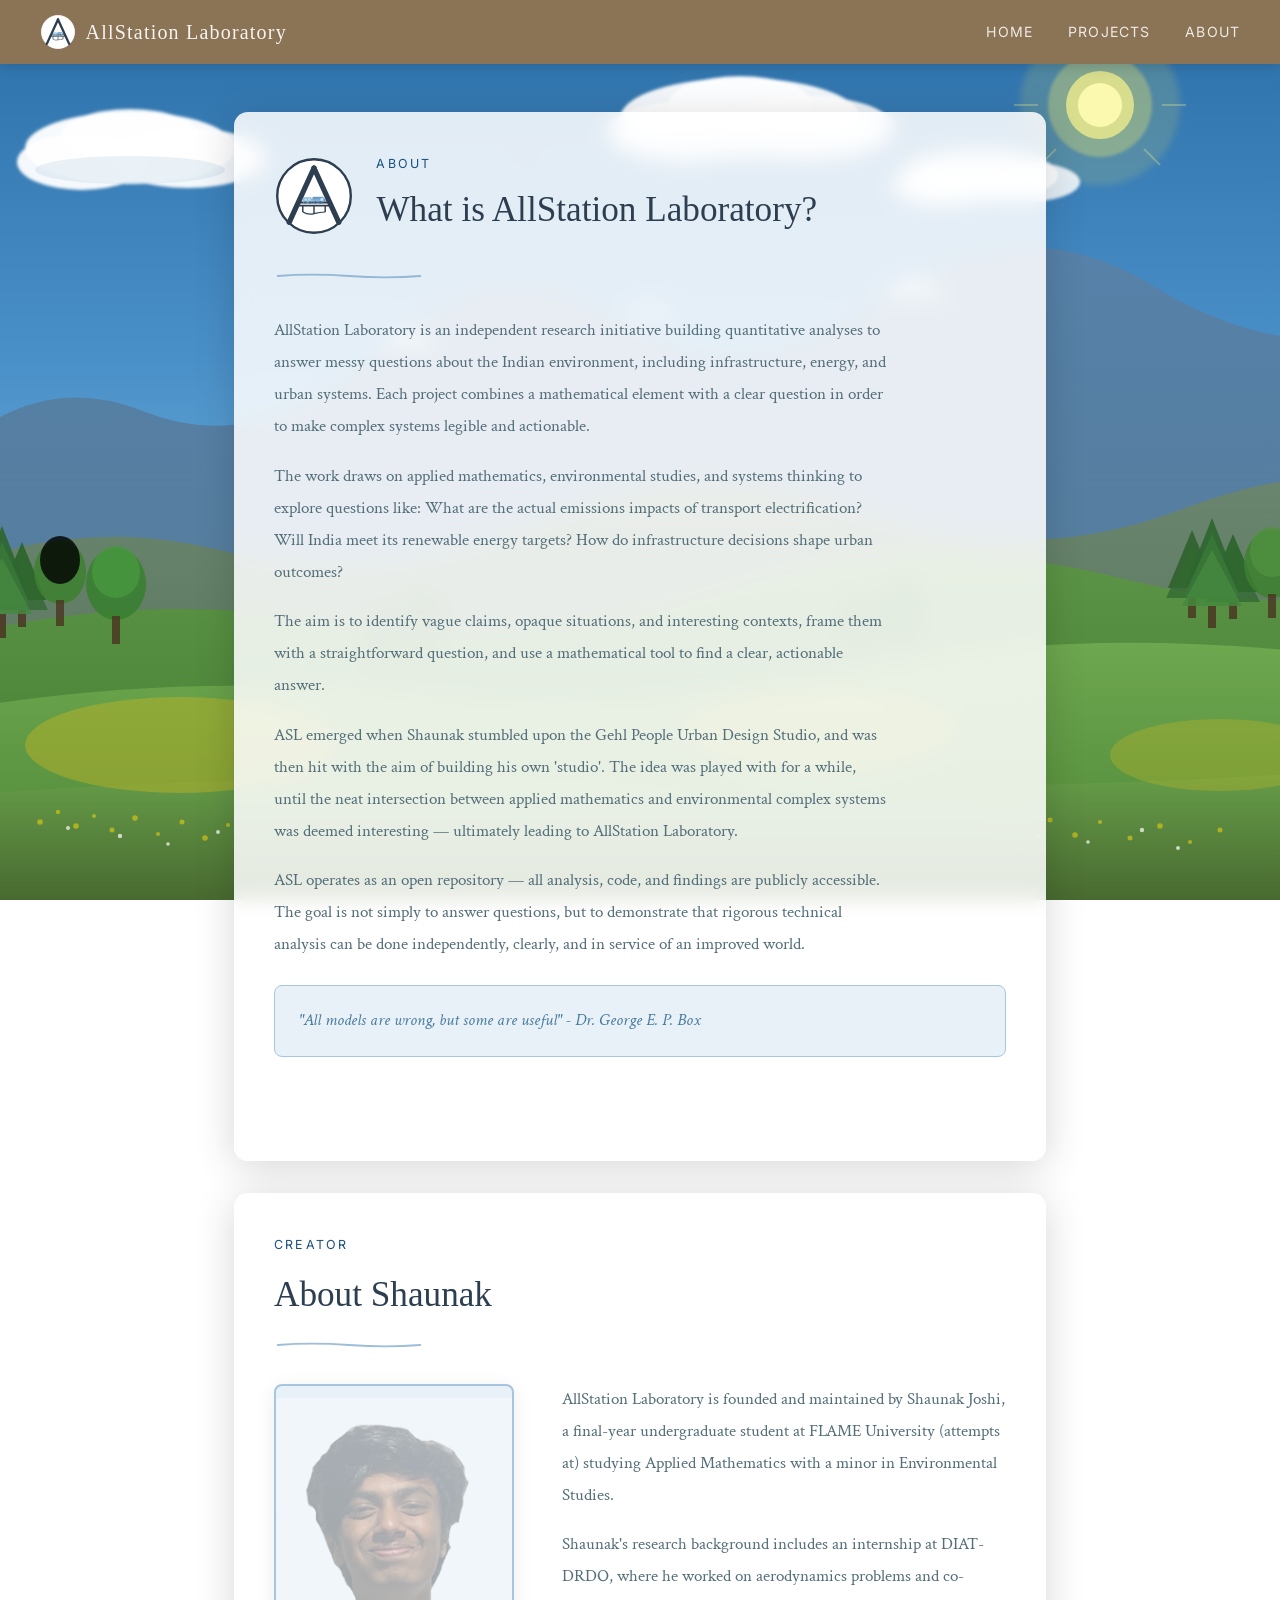
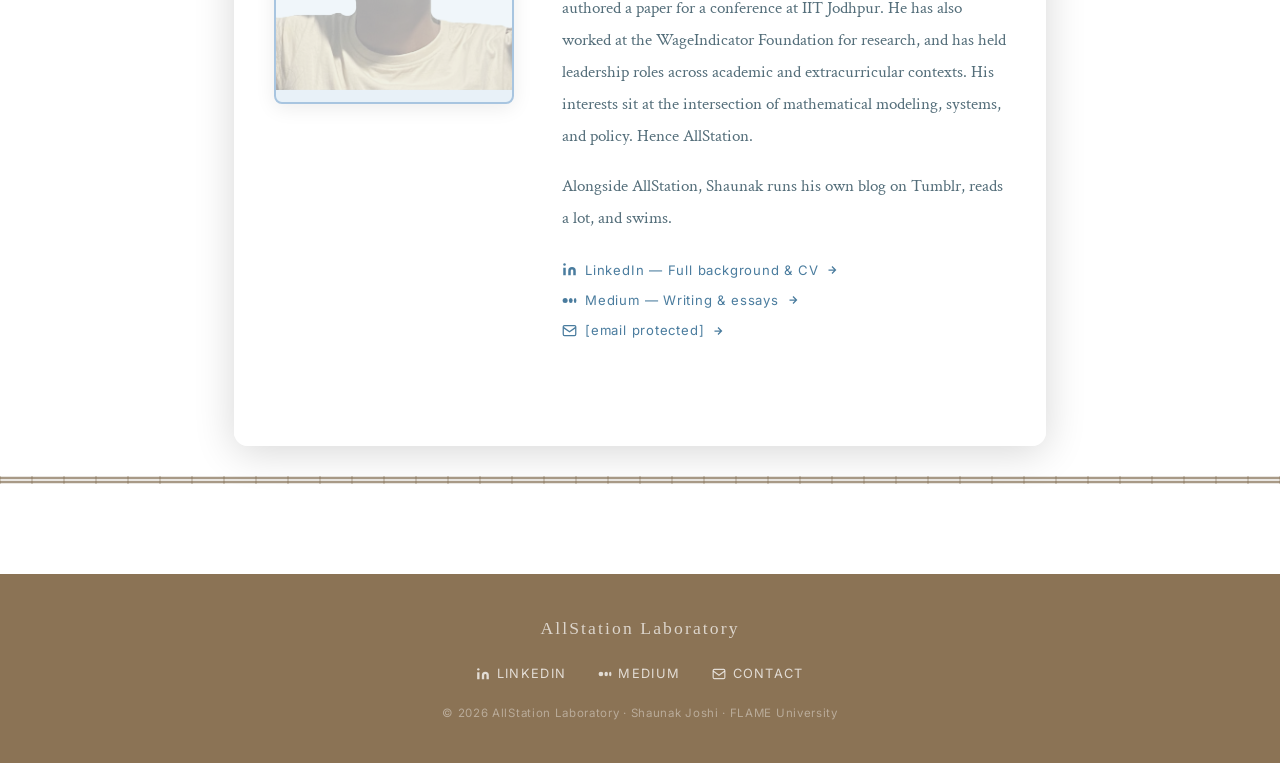
==== commit 5c629648: "Added external CSS, Fixed tree spot" ====
--- a/about.html
+++ b/about.html
@@ -7,416 +7,7 @@
   <link rel="preconnect" href="https://fonts.googleapis.com">
   <link rel="preconnect" href="https://fonts.gstatic.com" crossorigin>
   <link href="https://fonts.googleapis.com/css2?family=Crimson+Text:ital,wght@0,400;0,600;1,400&family=Inter:wght@300;400;500&display=swap" rel="stylesheet">
-  <style>/* ============================================
-   ALLSTATION LABORATORY — Main Stylesheet
-   ============================================ */
-
-@import url('https://fonts.googleapis.com/css2?family=Crimson+Text:ital,wght@0,400;0,600;1,400&family=EB+Garamond:wght@300;400;500&family=Inter:wght@300;400;500&display=swap');
-
-:root {
-  --blue-primary:   #6B9AC4;
-  --blue-light:     #A8C5E0;
-  --blue-dark:      #4A7C9E;
-  --blue-pale:      #E8F1F8;
-  --brown-warm:     #8B7355;
-  --brown-light:    #C4B5A0;
-  --brown-pale:     #F5F0E8;
-  --white:          #FFFFFF;
-  --off-white:      #F8F9FA;
-  --sand-beige:     #E8E3D5;
-  --text-dark:      #2C3E50;
-  --text-medium:    #546E7A;
-  --text-light:     #7F9BA6;
-  --nav-height:     64px;
-  --max-width:      1200px;
-  --radius:         8px;
-  --shadow:         0 4px 20px rgba(0,0,0,0.08);
-  --shadow-hover:   0 10px 32px rgba(107,154,196,0.22);
-}
-
-*, *::before, *::after { box-sizing: border-box; margin: 0; padding: 0; }
-html { scroll-behavior: smooth; font-size: 16px; }
-body {
-  font-family: 'Crimson Text', Georgia, serif;
-  color: var(--text-dark);
-  background: transparent;
-  overflow-x: hidden;
-  line-height: 1.7;
-}
-a { color: inherit; text-decoration: none; }
-img { max-width: 100%; display: block; }
-::-webkit-scrollbar { width: 6px; }
-::-webkit-scrollbar-track { background: var(--sand-beige); }
-::-webkit-scrollbar-thumb { background: var(--blue-light); border-radius: 3px; }
-
-/* ── NAVIGATION ── */
-.navbar {
-  position: fixed;
-  top: 0; left: 0; right: 0;
-  z-index: 100;
-  height: var(--nav-height);
-  background: var(--brown-warm);
-  display: flex;
-  align-items: center;
-  justify-content: space-between;
-  padding: 0 2.5rem;
-  box-shadow: 0 2px 12px rgba(0,0,0,0.15);
-}
-.nav-logo {
-  font-family: 'Times New Roman', serif;
-  font-size: 1.25rem;
-  font-weight: 400;
-  color: rgba(255,255,255,0.92);
-  letter-spacing: 0.06em;
-  transition: opacity 0.3s;
-}
-.nav-logo:hover { opacity: 0.75; }
-.nav-links { display: flex; gap: 2.2rem; align-items: center; }
-.nav-links a {
-  font-family: 'Inter', sans-serif;
-  font-size: 0.88rem;
-  font-weight: 400;
-  letter-spacing: 0.08em;
-  text-transform: uppercase;
-  color: rgba(255,255,255,0.85);
-  transition: color 0.25s;
-  position: relative;
-}
-.nav-links a::after {
-  content: '';
-  position: absolute;
-  bottom: -3px; left: 0; right: 0;
-  height: 1px;
-  background: rgba(255,255,255,0.6);
-  transform: scaleX(0);
-  transition: transform 0.25s;
-}
-.nav-links a:hover { color: #fff; }
-.nav-links a:hover::after,
-.nav-links a.active::after { transform: scaleX(1); }
-.nav-links a.active { color: #fff; }
-.hamburger { display: none; flex-direction: column; gap: 5px; cursor: pointer; padding: 4px; }
-.hamburger span { display: block; width: 24px; height: 2px; background: rgba(255,255,255,0.9); border-radius: 2px; transition: all 0.3s; }
-.hamburger.open span:nth-child(1) { transform: rotate(45deg) translate(5px, 5px); }
-.hamburger.open span:nth-child(2) { opacity: 0; }
-.hamburger.open span:nth-child(3) { transform: rotate(-45deg) translate(5px, -5px); }
-
-/* ── LANDSCAPE BACKGROUND ── */
-.landscape-bg {
-  position: fixed; inset: 0; z-index: -2;
-  background: linear-gradient(180deg,
-    #b8d4e8 0%, #c9e0f0 15%,
-    #d8ecd8 38%, #c8e0b8 55%,
-    #b8d4a0 70%, #a8c888 85%, #98bc70 100%
-  );
-}
-.landscape-svg {
-  position: fixed; inset: 0; z-index: -1;
-  width: 100%; height: 100%; opacity: 0.85;
-}
-.landscape-overlay {
-  position: fixed; inset: 0; z-index: -1;
-  background: rgba(0,0,0,0);
-}
-
-/* ── TRAIN ──
-   Track sits at a fixed % from bottom.
-   Train wheels sit ON the track (not above it).
-   Home: track at 20% from bottom.
-   Other pages: track at 10% from bottom.
-*/
-.train-track {
-  position: fixed;
-  left: 0; right: 0;
-  height: 8px;
-  z-index: 9;
-  pointer-events: none;
-}
-/* train-container matches the track position exactly;
-   the train SVG is positioned so wheels sit on the track line */
-.train-container {
-  position: fixed;
-  left: 0;
-  width: 100%;
-  z-index: 10;
-  pointer-events: none;
-  overflow: hidden;
-  /* height = train SVG height (75px) + a little room */
-  height: 84px;
-}
-/* align bottom of train-container with top of track */
-/* set per-page via inline style: bottom = track-bottom + 8px */
-
-.train-wrapper {
-  position: absolute;
-  bottom: 0;           /* wheels at bottom of container = on the track */
-  animation: trainJourney 16s ease-in-out forwards;
-  opacity: 0;
-}
-@keyframes trainJourney {
-  0%   { transform: translateX(-700px); opacity: 0; }
-  4%   { opacity: 1; }
-  93%  { opacity: 1; }
-  100% { transform: translateX(calc(100vw + 700px)); opacity: 0; }
-}
-
-/* ── HOME HERO ── */
-.home-page { min-height: 100vh; display: flex; flex-direction: column; }
-.hero {
-  flex: 1;
-  display: flex; flex-direction: column;
-  align-items: center; justify-content: center;
-  min-height: 100vh;
-  padding: var(--nav-height) 2rem 0;
-  text-align: center;
-  position: relative;
-}
-.hero-content {
-  position: relative; z-index: 2;
-  animation: fadeUp 1.2s ease both;
-}
-@keyframes fadeUp {
-  from { opacity: 0; transform: translateY(28px); }
-  to   { opacity: 1; transform: translateY(0); }
-}
-.allstation-title {
-  font-family: 'Times New Roman', serif;
-  font-size: clamp(4rem, 10vw, 8.5rem);
-  font-weight: 300;
-  color: #A8D4F0;
-  letter-spacing: 0.12em;
-  line-height: 1;
-  margin-bottom: 0.5rem;
-  text-shadow: 0 2px 20px rgba(0,0,0,0.7), 0 0 60px rgba(30,80,140,0.5), 0 4px 4px rgba(0,0,0,0.3);
-}
-.hero-subtitle {
-  font-family: 'Inter', sans-serif;
-  font-size: clamp(0.78rem, 1.8vw, 1rem);
-  font-weight: 300;
-  letter-spacing: 0.22em;
-  text-transform: uppercase;
-  color: rgba(255,255,255,0.95);
-  text-shadow: 0 1px 8px rgba(0,0,0,0.55);
-  margin-bottom: 0.35rem;
-  animation: fadeUp 1.2s ease 0.2s both;
-}
-.hero-tagline {
-  font-family: 'Crimson Text', serif;
-  font-style: italic;
-  font-size: 1.2rem;
-  color: rgba(255,255,255,0.90);
-  margin-top: 0.6rem;
-  animation: fadeUp 1.2s ease 0.4s both;
-}
-.hero-divider { margin: 2rem auto; display: block; animation: fadeUp 1.2s ease 0.5s both; }
-.hero-cta { display: flex; gap: 1.2rem; justify-content: center; flex-wrap: wrap; animation: fadeUp 1.2s ease 0.6s both; margin-top: 2rem; }
-.btn {
-  font-family: 'Inter', sans-serif;
-  font-size: 0.82rem;
-  letter-spacing: 0.12em;
-  text-transform: uppercase;
-  padding: 0.75rem 2rem;
-  border-radius: 40px;
-  border: 1.5px solid var(--blue-primary);
-  transition: all 0.3s ease; cursor: pointer;
-}
-.btn-primary { background: var(--blue-primary); color: #fff; }
-.btn-primary:hover { background: var(--blue-dark); border-color: var(--blue-dark); transform: translateY(-2px); box-shadow: 0 6px 18px rgba(107,154,196,0.4); }
-.btn-secondary { background: rgba(255,255,255,0.18); color: #ffffff; border-color: rgba(255,255,255,0.75); backdrop-filter: blur(4px); }
-.btn-secondary:hover { background: rgba(255,255,255,0.30); transform: translateY(-2px); border-color: #ffffff; }
-
-/* ── PAGES ── */
-.page-content { padding-top: calc(var(--nav-height) + 3rem); padding-bottom: 8rem; min-height: 100vh; }
-.container {
-  max-width: var(--max-width);
-  margin: 0 auto;
-  padding: 2.5rem 2.5rem 3rem;
-  background: rgba(255,255,255,0.86);
-  backdrop-filter: blur(10px);
-  -webkit-backdrop-filter: blur(10px);
-  border-radius: 14px;
-  box-shadow: 0 6px 40px rgba(0,0,0,0.16);
-}
-.page-header { margin-bottom: 3.5rem; animation: fadeUp 0.8s ease both; }
-.page-header h1 { font-family: 'Times New Roman', serif; font-size: clamp(2rem, 4vw, 3rem); font-weight: 400; color: var(--text-dark); margin-bottom: 0.5rem; }
-.page-header .header-sub { font-family: 'Inter', sans-serif; font-size: 0.85rem; letter-spacing: 0.14em; text-transform: uppercase; color: var(--text-light); }
-.wavy-underline { display: block; margin: 0.6rem 0 0; }
-
-/* ── SECTION DIVIDER (for projects page sections) ── */
-.section-divider {
-  margin: 3.5rem 0 2.5rem;
-  display: flex;
-  align-items: center;
-  gap: 1rem;
-}
-.section-divider h2 {
-  font-family: 'Times New Roman', serif;
-  font-size: clamp(1.4rem, 3vw, 2rem);
-  font-weight: 400;
-  color: var(--text-dark);
-  white-space: nowrap;
-}
-.section-divider-line {
-  flex: 1;
-  height: 1px;
-  background: linear-gradient(to right, var(--blue-light), transparent);
-}
-.section-tag {
-  font-family: 'Inter', sans-serif;
-  font-size: 0.7rem;
-  letter-spacing: 0.14em;
-  text-transform: uppercase;
-  color: var(--blue-primary);
-  background: var(--blue-pale);
-  border: 1px solid var(--blue-light);
-  padding: 0.2rem 0.65rem;
-  border-radius: 20px;
-}
-
-/* ── PROJECT CARDS ── */
-.projects-grid { display: grid; grid-template-columns: repeat(3, 1fr); gap: 2rem; }
-.project-card {
-  background: var(--white);
-  border: 2px solid var(--blue-primary);
-  border-radius: var(--radius);
-  padding: 1.8rem;
-  box-shadow: var(--shadow);
-  transition: transform 0.3s ease, box-shadow 0.3s ease, border-color 0.3s;
-  position: relative; overflow: hidden;
-  animation: fadeUp 0.7s ease both;
-}
-.project-card::before {
-  content: ''; position: absolute; inset: 0;
-  background: linear-gradient(135deg, rgba(107,154,196,0.04) 0%, transparent 60%);
-  pointer-events: none;
-}
-.project-card:hover { transform: translateY(-6px); box-shadow: var(--shadow-hover); border-color: var(--blue-dark); }
-.project-image {
-  width: 100%; height: 160px;
-  background: var(--blue-pale); border-radius: 5px;
-  margin-bottom: 1.2rem; overflow: hidden;
-  display: flex; align-items: center; justify-content: center;
-}
-.project-image img { width: 100%; height: 100%; object-fit: cover; transition: transform 0.4s ease; }
-.project-card:hover .project-image img { transform: scale(1.04); }
-.project-meta { font-family: 'Inter', sans-serif; font-size: 0.72rem; letter-spacing: 0.12em; text-transform: uppercase; color: var(--blue-primary); margin-bottom: 0.5rem; }
-.project-title { font-family: 'Times New Roman', serif; font-size: 1.12rem; font-weight: 400; color: var(--text-dark); margin-bottom: 0.7rem; line-height: 1.4; }
-.project-summary { font-family: 'Crimson Text', serif; font-size: 0.98rem; color: var(--text-medium); line-height: 1.6; margin-bottom: 1rem; }
-.project-finding { background: rgba(107,154,196,0.08); border-left: 3px solid var(--blue-primary); padding: 0.7rem 0.9rem; margin-bottom: 1.2rem; border-radius: 0 4px 4px 0; }
-.project-finding strong { font-family: 'Inter', sans-serif; font-size: 0.7rem; letter-spacing: 0.1em; text-transform: uppercase; color: var(--blue-dark); display: block; margin-bottom: 0.25rem; }
-.project-finding p { font-family: 'Crimson Text', serif; font-size: 0.95rem; color: var(--text-dark); line-height: 1.5; }
-.read-more { font-family: 'Inter', sans-serif; font-size: 0.8rem; letter-spacing: 0.1em; text-transform: uppercase; color: var(--blue-dark); font-weight: 500; display: inline-flex; align-items: center; gap: 0.4rem; transition: gap 0.25s, color 0.25s; }
-.read-more:hover { color: var(--blue-primary); gap: 0.7rem; }
-.project-card.placeholder { border-style: dashed; border-color: var(--brown-light); background: var(--brown-pale); display: flex; flex-direction: column; align-items: center; justify-content: center; text-align: center; min-height: 280px; color: var(--text-light); }
-.placeholder-icon { font-size: 2.5rem; margin-bottom: 1rem; opacity: 0.5; }
-.project-card.placeholder .project-title { color: var(--text-light); font-style: italic; }
-
-/* Article cards (slightly different style - warm toned) */
-.articles-grid { display: grid; grid-template-columns: repeat(3, 1fr); gap: 1.6rem; }
-.article-card {
-  background: var(--white);
-  border: 1.5px solid var(--brown-light);
-  border-radius: var(--radius);
-  padding: 1.5rem;
-  box-shadow: 0 2px 12px rgba(0,0,0,0.06);
-  transition: transform 0.3s ease, box-shadow 0.3s ease;
-  animation: fadeUp 0.7s ease both;
-}
-.article-card:hover { transform: translateY(-4px); box-shadow: 0 8px 24px rgba(139,115,85,0.18); }
-.article-meta { font-family: 'Inter', sans-serif; font-size: 0.7rem; letter-spacing: 0.12em; text-transform: uppercase; color: var(--brown-warm); margin-bottom: 0.5rem; }
-.article-title { font-family: 'Times New Roman', serif; font-size: 1.08rem; font-weight: 400; color: var(--text-dark); margin-bottom: 0.6rem; line-height: 1.45; }
-.article-summary { font-family: 'Crimson Text', serif; font-size: 0.95rem; color: var(--text-medium); line-height: 1.6; margin-bottom: 1rem; }
-.article-link { font-family: 'Inter', sans-serif; font-size: 0.78rem; letter-spacing: 0.1em; text-transform: uppercase; color: var(--brown-warm); font-weight: 500; display: inline-flex; align-items: center; gap: 0.4rem; transition: gap 0.25s, color 0.25s; }
-.article-link:hover { color: var(--text-dark); gap: 0.7rem; }
-
-/* ── ABOUT PAGE ── */
-.about-section { margin-bottom: 4rem; animation: fadeUp 0.8s ease both; }
-.about-section h2 { font-family: 'Times New Roman', serif; font-size: clamp(1.6rem, 3vw, 2.2rem); font-weight: 400; color: var(--text-dark); margin-bottom: 0.4rem; }
-.about-section p { font-family: 'Crimson Text', serif; font-size: 1.08rem; color: var(--text-medium); line-height: 1.85; max-width: 68ch; margin-bottom: 1.1rem; }
-.about-divider { border: none; border-top: 1px solid var(--sand-beige); margin: 3.5rem 0; }
-.about-creator { display: grid; grid-template-columns: 240px 1fr; gap: 3rem; align-items: start; }
-.creator-photo { width: 100%; aspect-ratio: 3/4; border-radius: var(--radius); overflow: hidden; background: var(--blue-pale); border: 2px solid var(--blue-light); box-shadow: var(--shadow); display: flex; align-items: center; justify-content: center; }
-.creator-photo img { width: 100%; height: 100%; object-fit: cover; }
-.photo-placeholder { font-size: 4rem; opacity: 0.35; user-select: none; }
-.creator-links { display: flex; flex-direction: column; gap: 0.5rem; margin-top: 1.5rem; }
-.creator-link { font-family: 'Inter', sans-serif; font-size: 0.82rem; letter-spacing: 0.06em; color: var(--blue-dark); display: flex; align-items: center; gap: 0.5rem; transition: color 0.2s, gap 0.2s; }
-.creator-link:hover { color: var(--blue-primary); gap: 0.8rem; }
-.highlight-box { background: var(--blue-pale); border: 1px solid var(--blue-light); border-radius: var(--radius); padding: 1.2rem 1.5rem; margin: 1.5rem 0; }
-.highlight-box p { font-style: italic; color: var(--blue-dark); margin: 0; }
-
-/* ── FOOTER ── */
-.footer { background: var(--brown-warm); color: rgba(255,255,255,0.85); padding: 2.5rem 2rem; text-align: center; position: relative; z-index: 5; }
-.footer-inner { max-width: var(--max-width); margin: 0 auto; display: flex; flex-direction: column; align-items: center; gap: 1.2rem; }
-.footer-brand { font-family: 'Times New Roman', serif; font-size: 1.1rem; letter-spacing: 0.12em; color: rgba(255,255,255,0.7); }
-.social-links { display: flex; gap: 2rem; align-items: center; flex-wrap: wrap; justify-content: center; }
-.social-links a { font-family: 'Inter', sans-serif; font-size: 0.8rem; letter-spacing: 0.1em; text-transform: uppercase; color: rgba(255,255,255,0.75); display: flex; align-items: center; gap: 0.4rem; transition: color 0.25s; }
-.social-links a:hover { color: #fff; }
-.footer-copy { font-family: 'Inter', sans-serif; font-size: 0.72rem; letter-spacing: 0.06em; color: rgba(255,255,255,0.4); }
-
-/* ── SCROLL REVEAL ── */
-.reveal { opacity: 0; transform: translateY(20px); transition: opacity 0.7s ease, transform 0.7s ease; }
-.reveal.visible { opacity: 1; transform: translateY(0); }
-
-/* ── RESPONSIVE ── */
-@media (max-width: 1024px) {
-  .projects-grid { grid-template-columns: repeat(2, 1fr); }
-  .articles-grid  { grid-template-columns: repeat(2, 1fr); }
-  .about-creator  { grid-template-columns: 200px 1fr; gap: 2rem; }
-}
-@media (max-width: 768px) {
-  .nav-links { display: none; position: fixed; top: var(--nav-height); left: 0; right: 0; background: var(--brown-warm); flex-direction: column; padding: 1.5rem 2rem; gap: 1.5rem; box-shadow: 0 8px 20px rgba(0,0,0,0.15); }
-  .nav-links.open { display: flex; }
-  .hamburger { display: flex; }
-  .projects-grid { grid-template-columns: 1fr; }
-  .articles-grid  { grid-template-columns: 1fr; }
-  .about-creator  { grid-template-columns: 1fr; }
-  .creator-photo  { width: 160px; aspect-ratio: 1/1; margin: 0 auto; }
-}
-@media (max-width: 480px) {
-  .hero-cta { flex-direction: column; align-items: center; }
-  .btn { width: 100%; max-width: 240px; text-align: center; justify-content: center; }
-  .navbar { padding: 0 1.2rem; }
-  .container { padding: 0 1.2rem; }
-  .page-content { padding-top: calc(var(--nav-height) + 2rem); }
-}
-
-/* ── TRAIN FIXES ── */
-/* Track: fixed only on homepage; absolute (at page bottom) on inner pages.
-   Controlled via .track-fixed vs .track-absolute classes. */
-.train-track {
-  left: 0; right: 0;
-  height: 8px;
-  z-index: 9;
-  pointer-events: none;
-}
-.track-fixed   { position: fixed;    bottom: 18%; }
-.track-absolute { position: absolute; bottom: 100px; }  /* sits above footer */
-
-/* Train container always matches track */
-.train-container {
-  left: 0; width: 100%;
-  z-index: 10; pointer-events: none;
-  overflow: visible;   /* allow SVG shadow to show */
-  height: 90px;
-}
-.train-fixed    { position: fixed;    bottom: calc(18% + 8px); }
-.train-absolute { position: absolute; bottom: 108px; }
-
-/* Wrapper starts hidden, JS drives it */
-.train-wrapper {
-  position: absolute;
-  bottom: 0;
-  left: 0;
-  will-change: transform;
-  /* NO CSS animation here — JS handles it via requestAnimationFrame */
-}
-
-/* Richer landscape overlay — less washed out */
-.landscape-overlay {
-  position: fixed; inset: 0; z-index: -1;
-  background: rgba(0,0,0,0);
-}
-</style>
+    <link rel="stylesheet" href="css/style.css">
 </head>
 <body>
   <div class="landscape-bg" style="background:linear-gradient(180deg,#1A5490 0%,#3278B8 18%,#60A045 42%,#4A8830 62%,#387020 80%,#285810 100%)"></div>
@@ -845,10 +436,10 @@
         </svg>
         <div class="about-creator">
           <div>
-            <div class="creator-photo" style="background:none;border:none;box-shadow:none;border-radius:var(--radius);overflow:hidden;"><img src="images/shaunak-photo.jpg" alt="Shaunak Joshi" style="width:100%;height:100%;object-fit:cover;display:block;"></div>
+            <div class="creator-photo"><span class="photo-placeholder"><img src="images/shaunak-photo.jpg" alt="Shaunak Joshi"></span></div>
           </div>
           <div>
-            <p>AllStation Laboratory is founded and maintained by Shaunak Joshi, a final-year undergraduate student at FLAME University (who attempts at) studying Applied Mathematics with a minor in Environmental Studies.</p>
+            <p>AllStation Laboratory is founded and maintained by Shaunak Joshi, a final-year undergraduate student at FLAME University (attempts at) studying Applied Mathematics with a minor in Environmental Studies.</p>
             <p>Shaunak's research background includes an internship at DIAT-DRDO, where he worked on aerodynamics problems and co-authored a paper for a conference at IIT Jodhpur. He has also worked at the WageIndicator Foundation for research, and has held leadership roles across academic and extracurricular contexts. His interests sit at the intersection of mathematical modeling, systems, and policy. Hence AllStation. </p>
             <p>Alongside AllStation, Shaunak runs his own blog on Tumblr, reads a lot, and swims.</p>
             <div class="creator-links">
@@ -860,13 +451,9 @@
                 <svg width="15" height="15" viewBox="0 0 24 24" fill="currentColor"><circle cx="5" cy="12" r="4"/><ellipse cx="14" cy="12" rx="3" ry="4"/><ellipse cx="21" cy="12" rx="2" ry="4"/></svg>
                 Medium — Writing &amp; essays <svg width="12" height="12" viewBox="0 0 24 24" fill="none" stroke="currentColor" stroke-width="2.5"><path d="M5 12h14M12 5l7 7-7 7"/></svg>
               </a>
-              <a href="https://www.tumblr.com/blog/sj-the-great" target="_blank" rel="noopener" class="creator-link">
-                <svg width="15" height="15" viewBox="0 0 24 24" fill="currentColor"><path d="M14.563 24c-5.093 0-7.031-3.756-7.031-6.411V9.747H5.116V6.648c3.63-1.313 4.512-4.596 4.71-6.469C9.84.051 9.941 0 9.99 0h3.517v6.114h4.801v3.633h-4.82v7.47c.012 1.020.439 2.017 2.088 1.978a5.86 5.86 0 0 0 2.141-.486l1.024 3.569A10.85 10.85 0 0 1 14.563 24z"/></svg>
-                Tumblr — Blog <svg width="12" height="12" viewBox="0 0 24 24" fill="none" stroke="currentColor" stroke-width="2.5"><path d="M5 12h14M12 5l7 7-7 7"/></svg>
-              </a>
-              <a href="mailto:shaunakjoshi777@gmail.com" class="creator-link">
+              <a href="/cdn-cgi/l/email-protection#a8cbc7c6dcc9cbdce8c9c4c4dbdcc9dcc1c7c686c7dacf" class="creator-link">
                 <svg width="15" height="15" viewBox="0 0 24 24" fill="none" stroke="currentColor" stroke-width="2"><rect x="2" y="4" width="20" height="16" rx="2"/><path d="M2 7l10 7 10-7"/></svg>
-                shaunakjoshi777@gmail.com <svg width="12" height="12" viewBox="0 0 24 24" fill="none" stroke="currentColor" stroke-width="2.5"><path d="M5 12h14M12 5l7 7-7 7"/></svg>
+                <span class="__cf_email__" data-cfemail="f695999882979582b6979a9a858297829f9998d8998491">[email&#160;protected]</span> <svg width="12" height="12" viewBox="0 0 24 24" fill="none" stroke="currentColor" stroke-width="2.5"><path d="M5 12h14M12 5l7 7-7 7"/></svg>
               </a>
             </div>
           </div>
@@ -887,19 +474,15 @@
           <svg width="14" height="14" viewBox="0 0 24 24" fill="currentColor"><circle cx="5" cy="12" r="4"/><ellipse cx="14" cy="12" rx="3" ry="4"/><ellipse cx="21" cy="12" rx="2" ry="4"/></svg>
           Medium
         </a>
-        <a href="https://www.tumblr.com/blog/sj-the-great" target="_blank" rel="noopener">
-          <svg width="14" height="14" viewBox="0 0 24 24" fill="currentColor"><path d="M14.563 24c-5.093 0-7.031-3.756-7.031-6.411V9.747H5.116V6.648c3.63-1.313 4.512-4.596 4.71-6.469C9.84.051 9.941 0 9.99 0h3.517v6.114h4.801v3.633h-4.82v7.47c.012 1.020.439 2.017 2.088 1.978a5.86 5.86 0 0 0 2.141-.486l1.024 3.569A10.85 10.85 0 0 1 14.563 24z"/></svg>
-          Tumblr
-        </a>
-        <a href="mailto:shaunakjoshi777@gmail.com">
+        <a href="/cdn-cgi/l/email-protection#274448495346445367464b4b545346534e484909485540">
           <svg width="14" height="14" viewBox="0 0 24 24" fill="none" stroke="currentColor" stroke-width="2"><rect x="2" y="4" width="20" height="16" rx="2"/><path d="M2 7l10 7 10-7"/></svg>
           Contact
         </a>
       </div>
-      <p class="footer-copy">© 2026 AllStation Laboratory · Shaunak Joshi</p>
+      <p class="footer-copy">© 2026 AllStation Laboratory · Shaunak Joshi · FLAME University</p>
     </div>
   </footer>
-  <script>
+  <script data-cfasync="false" src="/cdn-cgi/scripts/5c5dd728/cloudflare-static/email-decode.min.js"></script><script>
 document.addEventListener('DOMContentLoaded', () => {
   // Active nav
   const page = window.location.pathname.split('/').pop() || 'index.html';
--- a/css/style.css
+++ b/css/style.css
@@ -0,0 +1,409 @@
+/* ============================================
+   ALLSTATION LABORATORY — Main Stylesheet
+   ============================================ */
+
+@import url('https://fonts.googleapis.com/css2?family=Crimson+Text:ital,wght@0,400;0,600;1,400&family=EB+Garamond:wght@300;400;500&family=Inter:wght@300;400;500&display=swap');
+
+:root {
+  --blue-primary:   #6B9AC4;
+  --blue-light:     #A8C5E0;
+  --blue-dark:      #4A7C9E;
+  --blue-pale:      #E8F1F8;
+  --brown-warm:     #8B7355;
+  --brown-light:    #C4B5A0;
+  --brown-pale:     #F5F0E8;
+  --white:          #FFFFFF;
+  --off-white:      #F8F9FA;
+  --sand-beige:     #E8E3D5;
+  --text-dark:      #2C3E50;
+  --text-medium:    #546E7A;
+  --text-light:     #7F9BA6;
+  --nav-height:     64px;
+  --max-width:      1200px;
+  --radius:         8px;
+  --shadow:         0 4px 20px rgba(0,0,0,0.08);
+  --shadow-hover:   0 10px 32px rgba(107,154,196,0.22);
+}
+
+*, *::before, *::after { box-sizing: border-box; margin: 0; padding: 0; }
+html { scroll-behavior: smooth; font-size: 16px; }
+body {
+  font-family: 'Crimson Text', Georgia, serif;
+  color: var(--text-dark);
+  background: transparent;
+  overflow-x: hidden;
+  line-height: 1.7;
+}
+a { color: inherit; text-decoration: none; }
+img { max-width: 100%; display: block; }
+::-webkit-scrollbar { width: 6px; }
+::-webkit-scrollbar-track { background: var(--sand-beige); }
+::-webkit-scrollbar-thumb { background: var(--blue-light); border-radius: 3px; }
+
+/* ── NAVIGATION ── */
+.navbar {
+  position: fixed;
+  top: 0; left: 0; right: 0;
+  z-index: 100;
+  height: var(--nav-height);
+  background: var(--brown-warm);
+  display: flex;
+  align-items: center;
+  justify-content: space-between;
+  padding: 0 2.5rem;
+  box-shadow: 0 2px 12px rgba(0,0,0,0.15);
+}
+.nav-logo {
+  font-family: 'Times New Roman', serif;
+  font-size: 1.25rem;
+  font-weight: 400;
+  color: rgba(255,255,255,0.92);
+  letter-spacing: 0.06em;
+  transition: opacity 0.3s;
+}
+.nav-logo:hover { opacity: 0.75; }
+.nav-links { display: flex; gap: 2.2rem; align-items: center; }
+.nav-links a {
+  font-family: 'Inter', sans-serif;
+  font-size: 0.88rem;
+  font-weight: 400;
+  letter-spacing: 0.08em;
+  text-transform: uppercase;
+  color: rgba(255,255,255,0.85);
+  transition: color 0.25s;
+  position: relative;
+}
+.nav-links a::after {
+  content: '';
+  position: absolute;
+  bottom: -3px; left: 0; right: 0;
+  height: 1px;
+  background: rgba(255,255,255,0.6);
+  transform: scaleX(0);
+  transition: transform 0.25s;
+}
+.nav-links a:hover { color: #fff; }
+.nav-links a:hover::after,
+.nav-links a.active::after { transform: scaleX(1); }
+.nav-links a.active { color: #fff; }
+.hamburger { display: none; flex-direction: column; gap: 5px; cursor: pointer; padding: 4px; }
+.hamburger span { display: block; width: 24px; height: 2px; background: rgba(255,255,255,0.9); border-radius: 2px; transition: all 0.3s; }
+.hamburger.open span:nth-child(1) { transform: rotate(45deg) translate(5px, 5px); }
+.hamburger.open span:nth-child(2) { opacity: 0; }
+.hamburger.open span:nth-child(3) { transform: rotate(-45deg) translate(5px, -5px); }
+
+/* ── LANDSCAPE BACKGROUND ── */
+.landscape-bg {
+  position: fixed; inset: 0; z-index: -2;
+  background: linear-gradient(180deg,
+    #b8d4e8 0%, #c9e0f0 15%,
+    #d8ecd8 38%, #c8e0b8 55%,
+    #b8d4a0 70%, #a8c888 85%, #98bc70 100%
+  );
+}
+.landscape-svg {
+  position: fixed; inset: 0; z-index: -1;
+  width: 100%; height: 100%; opacity: 0.85;
+}
+.landscape-overlay {
+  position: fixed; inset: 0; z-index: -1;
+  background: rgba(0,0,0,0);
+}
+
+/* ── TRAIN ──
+   Track sits at a fixed % from bottom.
+   Train wheels sit ON the track (not above it).
+   Home: track at 20% from bottom.
+   Other pages: track at 10% from bottom.
+*/
+.train-track {
+  position: fixed;
+  left: 0; right: 0;
+  height: 8px;
+  z-index: 9;
+  pointer-events: none;
+}
+/* train-container matches the track position exactly;
+   the train SVG is positioned so wheels sit on the track line */
+.train-container {
+  position: fixed;
+  left: 0;
+  width: 100%;
+  z-index: 10;
+  pointer-events: none;
+  overflow: hidden;
+  /* height = train SVG height (75px) + a little room */
+  height: 84px;
+}
+/* align bottom of train-container with top of track */
+/* set per-page via inline style: bottom = track-bottom + 8px */
+
+.train-wrapper {
+  position: absolute;
+  bottom: 0;           /* wheels at bottom of container = on the track */
+  animation: trainJourney 16s ease-in-out forwards;
+  opacity: 0;
+}
+@keyframes trainJourney {
+  0%   { transform: translateX(-700px); opacity: 0; }
+  4%   { opacity: 1; }
+  93%  { opacity: 1; }
+  100% { transform: translateX(calc(100vw + 700px)); opacity: 0; }
+}
+
+/* ── HOME HERO ── */
+.home-page { min-height: 100vh; display: flex; flex-direction: column; }
+.hero {
+  flex: 1;
+  display: flex; flex-direction: column;
+  align-items: center; justify-content: center;
+  min-height: 100vh;
+  padding: var(--nav-height) 2rem 0;
+  text-align: center;
+  position: relative;
+}
+.hero-content {
+  position: relative; z-index: 2;
+  animation: fadeUp 1.2s ease both;
+}
+@keyframes fadeUp {
+  from { opacity: 0; transform: translateY(28px); }
+  to   { opacity: 1; transform: translateY(0); }
+}
+.allstation-title {
+  font-family: 'Times New Roman', serif;
+  font-size: clamp(4rem, 10vw, 8.5rem);
+  font-weight: 300;
+  color: #A8D4F0;
+  letter-spacing: 0.12em;
+  line-height: 1;
+  margin-bottom: 0.5rem;
+  text-shadow: 0 2px 20px rgba(0,0,0,0.7), 0 0 60px rgba(30,80,140,0.5), 0 4px 4px rgba(0,0,0,0.3);
+}
+.hero-subtitle {
+  font-family: 'Inter', sans-serif;
+  font-size: clamp(0.78rem, 1.8vw, 1rem);
+  font-weight: 300;
+  letter-spacing: 0.22em;
+  text-transform: uppercase;
+  color: rgba(255,255,255,0.95);
+  text-shadow: 0 1px 8px rgba(0,0,0,0.55);
+  margin-bottom: 0.35rem;
+  animation: fadeUp 1.2s ease 0.2s both;
+}
+.hero-tagline {
+  font-family: 'Crimson Text', serif;
+  font-style: italic;
+  font-size: 1.2rem;
+  color: rgba(255,255,255,0.90);
+  margin-top: 0.6rem;
+  animation: fadeUp 1.2s ease 0.4s both;
+}
+.hero-divider { margin: 2rem auto; display: block; animation: fadeUp 1.2s ease 0.5s both; }
+.hero-cta { display: flex; gap: 1.2rem; justify-content: center; flex-wrap: wrap; animation: fadeUp 1.2s ease 0.6s both; margin-top: 2rem; }
+.btn {
+  font-family: 'Inter', sans-serif;
+  font-size: 0.82rem;
+  letter-spacing: 0.12em;
+  text-transform: uppercase;
+  padding: 0.75rem 2rem;
+  border-radius: 40px;
+  border: 1.5px solid var(--blue-primary);
+  transition: all 0.3s ease; cursor: pointer;
+}
+.btn-primary { background: var(--blue-primary); color: #fff; }
+.btn-primary:hover { background: var(--blue-dark); border-color: var(--blue-dark); transform: translateY(-2px); box-shadow: 0 6px 18px rgba(107,154,196,0.4); }
+.btn-secondary { background: rgba(255,255,255,0.18); color: #ffffff; border-color: rgba(255,255,255,0.75); backdrop-filter: blur(4px); }
+.btn-secondary:hover { background: rgba(255,255,255,0.30); transform: translateY(-2px); border-color: #ffffff; }
+
+/* ── PAGES ── */
+.page-content { padding-top: calc(var(--nav-height) + 3rem); padding-bottom: 8rem; min-height: 100vh; }
+.container {
+  max-width: var(--max-width);
+  margin: 0 auto;
+  padding: 2.5rem 2.5rem 3rem;
+  background: rgba(255,255,255,0.86);
+  backdrop-filter: blur(10px);
+  -webkit-backdrop-filter: blur(10px);
+  border-radius: 14px;
+  box-shadow: 0 6px 40px rgba(0,0,0,0.16);
+}
+.page-header { margin-bottom: 3.5rem; animation: fadeUp 0.8s ease both; }
+.page-header h1 { font-family: 'Times New Roman', serif; font-size: clamp(2rem, 4vw, 3rem); font-weight: 400; color: var(--text-dark); margin-bottom: 0.5rem; }
+.page-header .header-sub { font-family: 'Inter', sans-serif; font-size: 0.85rem; letter-spacing: 0.14em; text-transform: uppercase; color: var(--text-light); }
+.wavy-underline { display: block; margin: 0.6rem 0 0; }
+
+/* ── SECTION DIVIDER (for projects page sections) ── */
+.section-divider {
+  margin: 3.5rem 0 2.5rem;
+  display: flex;
+  align-items: center;
+  gap: 1rem;
+}
+.section-divider h2 {
+  font-family: 'Times New Roman', serif;
+  font-size: clamp(1.4rem, 3vw, 2rem);
+  font-weight: 400;
+  color: var(--text-dark);
+  white-space: nowrap;
+}
+.section-divider-line {
+  flex: 1;
+  height: 1px;
+  background: linear-gradient(to right, var(--blue-light), transparent);
+}
+.section-tag {
+  font-family: 'Inter', sans-serif;
+  font-size: 0.7rem;
+  letter-spacing: 0.14em;
+  text-transform: uppercase;
+  color: var(--blue-primary);
+  background: var(--blue-pale);
+  border: 1px solid var(--blue-light);
+  padding: 0.2rem 0.65rem;
+  border-radius: 20px;
+}
+
+/* ── PROJECT CARDS ── */
+.projects-grid { display: grid; grid-template-columns: repeat(3, 1fr); gap: 2rem; }
+.project-card {
+  background: var(--white);
+  border: 2px solid var(--blue-primary);
+  border-radius: var(--radius);
+  padding: 1.8rem;
+  box-shadow: var(--shadow);
+  transition: transform 0.3s ease, box-shadow 0.3s ease, border-color 0.3s;
+  position: relative; overflow: hidden;
+  animation: fadeUp 0.7s ease both;
+}
+.project-card::before {
+  content: ''; position: absolute; inset: 0;
+  background: linear-gradient(135deg, rgba(107,154,196,0.04) 0%, transparent 60%);
+  pointer-events: none;
+}
+.project-card:hover { transform: translateY(-6px); box-shadow: var(--shadow-hover); border-color: var(--blue-dark); }
+.project-image {
+  width: 100%; height: 160px;
+  background: var(--blue-pale); border-radius: 5px;
+  margin-bottom: 1.2rem; overflow: hidden;
+  display: flex; align-items: center; justify-content: center;
+}
+.project-image img { width: 100%; height: 100%; object-fit: cover; transition: transform 0.4s ease; }
+.project-card:hover .project-image img { transform: scale(1.04); }
+.project-meta { font-family: 'Inter', sans-serif; font-size: 0.72rem; letter-spacing: 0.12em; text-transform: uppercase; color: var(--blue-primary); margin-bottom: 0.5rem; }
+.project-title { font-family: 'Times New Roman', serif; font-size: 1.12rem; font-weight: 400; color: var(--text-dark); margin-bottom: 0.7rem; line-height: 1.4; }
+.project-summary { font-family: 'Crimson Text', serif; font-size: 0.98rem; color: var(--text-medium); line-height: 1.6; margin-bottom: 1rem; }
+.project-finding { background: rgba(107,154,196,0.08); border-left: 3px solid var(--blue-primary); padding: 0.7rem 0.9rem; margin-bottom: 1.2rem; border-radius: 0 4px 4px 0; }
+.project-finding strong { font-family: 'Inter', sans-serif; font-size: 0.7rem; letter-spacing: 0.1em; text-transform: uppercase; color: var(--blue-dark); display: block; margin-bottom: 0.25rem; }
+.project-finding p { font-family: 'Crimson Text', serif; font-size: 0.95rem; color: var(--text-dark); line-height: 1.5; }
+.read-more { font-family: 'Inter', sans-serif; font-size: 0.8rem; letter-spacing: 0.1em; text-transform: uppercase; color: var(--blue-dark); font-weight: 500; display: inline-flex; align-items: center; gap: 0.4rem; transition: gap 0.25s, color 0.25s; }
+.read-more:hover { color: var(--blue-primary); gap: 0.7rem; }
+.project-card.placeholder { border-style: dashed; border-color: var(--brown-light); background: var(--brown-pale); display: flex; flex-direction: column; align-items: center; justify-content: center; text-align: center; min-height: 280px; color: var(--text-light); }
+.placeholder-icon { font-size: 2.5rem; margin-bottom: 1rem; opacity: 0.5; }
+.project-card.placeholder .project-title { color: var(--text-light); font-style: italic; }
+
+/* Article cards (slightly different style - warm toned) */
+.articles-grid { display: grid; grid-template-columns: repeat(3, 1fr); gap: 1.6rem; }
+.article-card {
+  background: var(--white);
+  border: 1.5px solid var(--brown-light);
+  border-radius: var(--radius);
+  padding: 1.5rem;
+  box-shadow: 0 2px 12px rgba(0,0,0,0.06);
+  transition: transform 0.3s ease, box-shadow 0.3s ease;
+  animation: fadeUp 0.7s ease both;
+}
+.article-card:hover { transform: translateY(-4px); box-shadow: 0 8px 24px rgba(139,115,85,0.18); }
+.article-meta { font-family: 'Inter', sans-serif; font-size: 0.7rem; letter-spacing: 0.12em; text-transform: uppercase; color: var(--brown-warm); margin-bottom: 0.5rem; }
+.article-title { font-family: 'Times New Roman', serif; font-size: 1.08rem; font-weight: 400; color: var(--text-dark); margin-bottom: 0.6rem; line-height: 1.45; }
+.article-summary { font-family: 'Crimson Text', serif; font-size: 0.95rem; color: var(--text-medium); line-height: 1.6; margin-bottom: 1rem; }
+.article-link { font-family: 'Inter', sans-serif; font-size: 0.78rem; letter-spacing: 0.1em; text-transform: uppercase; color: var(--brown-warm); font-weight: 500; display: inline-flex; align-items: center; gap: 0.4rem; transition: gap 0.25s, color 0.25s; }
+.article-link:hover { color: var(--text-dark); gap: 0.7rem; }
+
+/* ── ABOUT PAGE ── */
+.about-section { margin-bottom: 4rem; animation: fadeUp 0.8s ease both; }
+.about-section h2 { font-family: 'Times New Roman', serif; font-size: clamp(1.6rem, 3vw, 2.2rem); font-weight: 400; color: var(--text-dark); margin-bottom: 0.4rem; }
+.about-section p { font-family: 'Crimson Text', serif; font-size: 1.08rem; color: var(--text-medium); line-height: 1.85; max-width: 68ch; margin-bottom: 1.1rem; }
+.about-divider { border: none; border-top: 1px solid var(--sand-beige); margin: 3.5rem 0; }
+.about-creator { display: grid; grid-template-columns: 240px 1fr; gap: 3rem; align-items: start; }
+.creator-photo { width: 100%; aspect-ratio: 3/4; border-radius: var(--radius); overflow: hidden; background: var(--blue-pale); border: 2px solid var(--blue-light); box-shadow: var(--shadow); display: flex; align-items: center; justify-content: center; }
+.creator-photo img { width: 100%; height: 100%; object-fit: cover; }
+.photo-placeholder { font-size: 4rem; opacity: 0.35; user-select: none; }
+.creator-links { display: flex; flex-direction: column; gap: 0.5rem; margin-top: 1.5rem; }
+.creator-link { font-family: 'Inter', sans-serif; font-size: 0.82rem; letter-spacing: 0.06em; color: var(--blue-dark); display: flex; align-items: center; gap: 0.5rem; transition: color 0.2s, gap 0.2s; }
+.creator-link:hover { color: var(--blue-primary); gap: 0.8rem; }
+.highlight-box { background: var(--blue-pale); border: 1px solid var(--blue-light); border-radius: var(--radius); padding: 1.2rem 1.5rem; margin: 1.5rem 0; }
+.highlight-box p { font-style: italic; color: var(--blue-dark); margin: 0; }
+
+/* ── FOOTER ── */
+.footer { background: var(--brown-warm); color: rgba(255,255,255,0.85); padding: 2.5rem 2rem; text-align: center; position: relative; z-index: 5; }
+.footer-inner { max-width: var(--max-width); margin: 0 auto; display: flex; flex-direction: column; align-items: center; gap: 1.2rem; }
+.footer-brand { font-family: 'Times New Roman', serif; font-size: 1.1rem; letter-spacing: 0.12em; color: rgba(255,255,255,0.7); }
+.social-links { display: flex; gap: 2rem; align-items: center; flex-wrap: wrap; justify-content: center; }
+.social-links a { font-family: 'Inter', sans-serif; font-size: 0.8rem; letter-spacing: 0.1em; text-transform: uppercase; color: rgba(255,255,255,0.75); display: flex; align-items: center; gap: 0.4rem; transition: color 0.25s; }
+.social-links a:hover { color: #fff; }
+.footer-copy { font-family: 'Inter', sans-serif; font-size: 0.72rem; letter-spacing: 0.06em; color: rgba(255,255,255,0.4); }
+
+/* ── SCROLL REVEAL ── */
+.reveal { opacity: 0; transform: translateY(20px); transition: opacity 0.7s ease, transform 0.7s ease; }
+.reveal.visible { opacity: 1; transform: translateY(0); }
+
+/* ── RESPONSIVE ── */
+@media (max-width: 1024px) {
+  .projects-grid { grid-template-columns: repeat(2, 1fr); }
+  .articles-grid  { grid-template-columns: repeat(2, 1fr); }
+  .about-creator  { grid-template-columns: 200px 1fr; gap: 2rem; }
+}
+@media (max-width: 768px) {
+  .nav-links { display: none; position: fixed; top: var(--nav-height); left: 0; right: 0; background: var(--brown-warm); flex-direction: column; padding: 1.5rem 2rem; gap: 1.5rem; box-shadow: 0 8px 20px rgba(0,0,0,0.15); }
+  .nav-links.open { display: flex; }
+  .hamburger { display: flex; }
+  .projects-grid { grid-template-columns: 1fr; }
+  .articles-grid  { grid-template-columns: 1fr; }
+  .about-creator  { grid-template-columns: 1fr; }
+  .creator-photo  { width: 160px; aspect-ratio: 1/1; margin: 0 auto; }
+}
+@media (max-width: 480px) {
+  .hero-cta { flex-direction: column; align-items: center; }
+  .btn { width: 100%; max-width: 240px; text-align: center; justify-content: center; }
+  .navbar { padding: 0 1.2rem; }
+  .container { padding: 0 1.2rem; }
+  .page-content { padding-top: calc(var(--nav-height) + 2rem); }
+}
+
+/* ── TRAIN FIXES ── */
+/* Track: fixed only on homepage; absolute (at page bottom) on inner pages.
+   Controlled via .track-fixed vs .track-absolute classes. */
+.train-track {
+  left: 0; right: 0;
+  height: 8px;
+  z-index: 9;
+  pointer-events: none;
+}
+.track-fixed   { position: fixed;    bottom: 18%; }
+.track-absolute { position: absolute; bottom: 100px; }  /* sits above footer */
+
+/* Train container always matches track */
+.train-container {
+  left: 0; width: 100%;
+  z-index: 10; pointer-events: none;
+  overflow: visible;   /* allow SVG shadow to show */
+  height: 90px;
+}
+.train-fixed    { position: fixed;    bottom: calc(18% + 8px); }
+.train-absolute { position: absolute; bottom: 108px; }
+
+/* Wrapper starts hidden, JS drives it */
+.train-wrapper {
+  position: absolute;
+  bottom: 0;
+  left: 0;
+  will-change: transform;
+  /* NO CSS animation here — JS handles it via requestAnimationFrame */
+}
+
+/* Richer landscape overlay — less washed out */
+.landscape-overlay {
+  position: fixed; inset: 0; z-index: -1;
+  background: rgba(0,0,0,0);
+}
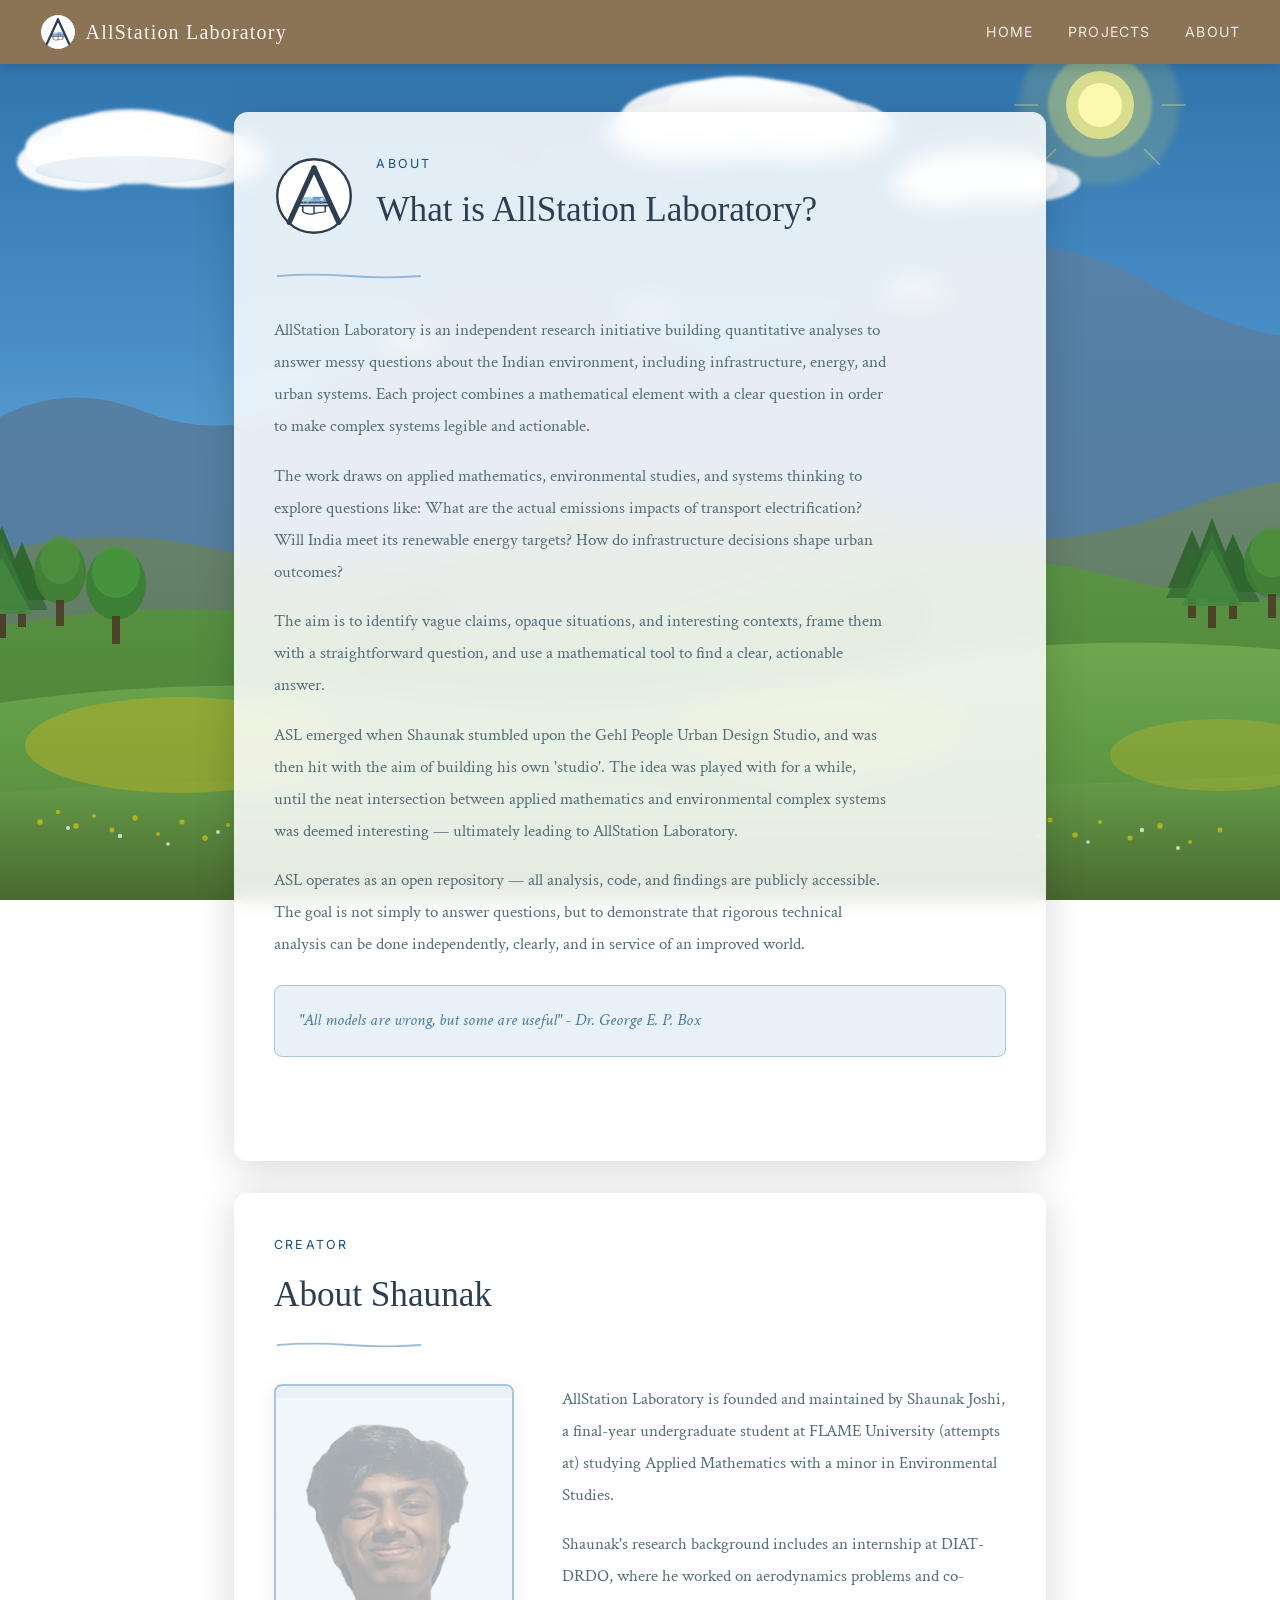
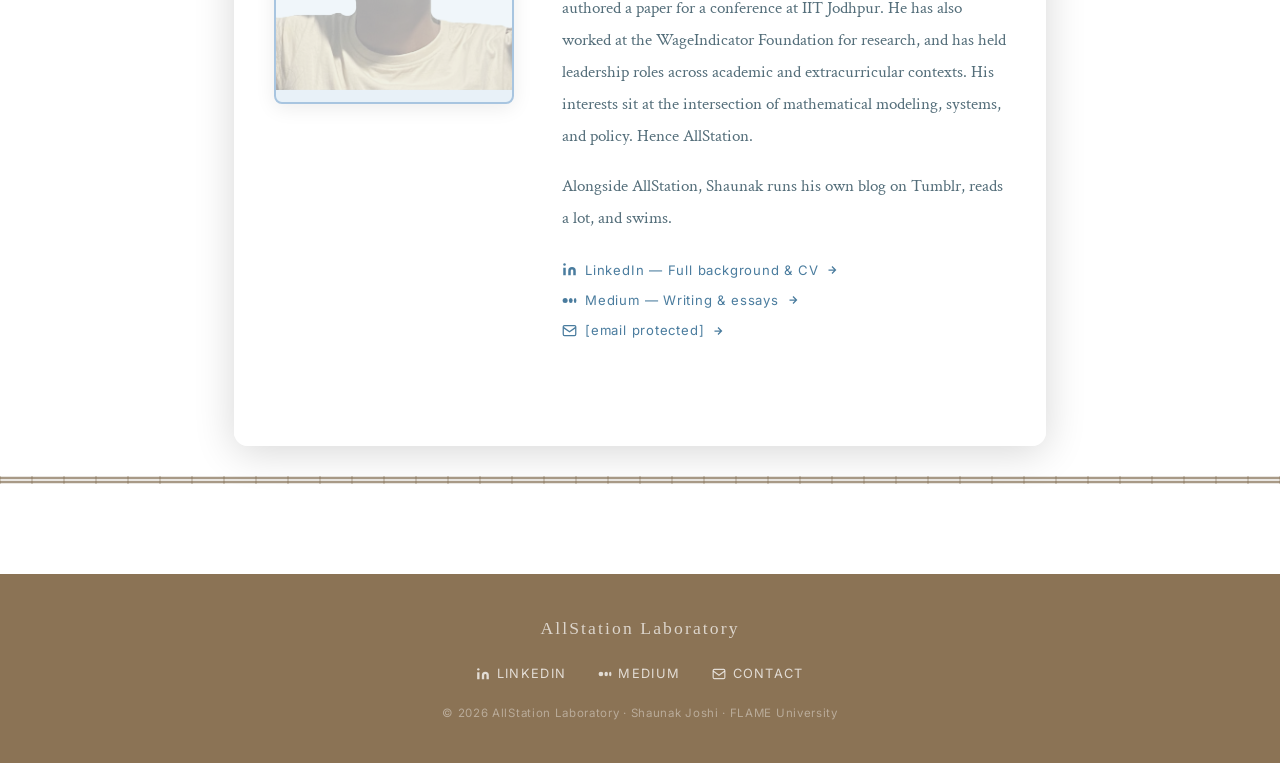
==== commit 4698bd01: "more tree fixes" ====
--- a/about.html
+++ b/about.html
@@ -150,7 +150,7 @@
       <rect x="38" y="66" width="8" height="24" fill="#4A3220" opacity="0.82"/>
       <!-- Deciduous -->
       <ellipse cx="100" cy="24" rx="26" ry="32" fill="#3E8030" opacity="0.86"/>
-      <ellipse cx="100" cy="12" rx="20" ry="24" fill="#50924" opacity="0.80"/>
+      <ellipse cx="100" cy="12" rx="20" ry="24" fill="#509240" opacity="0.80"/>
       <rect x="96" y="52" width="8" height="26" fill="#4A3220" opacity="0.78"/>
     </g>
     <g transform="translate(168,562)">
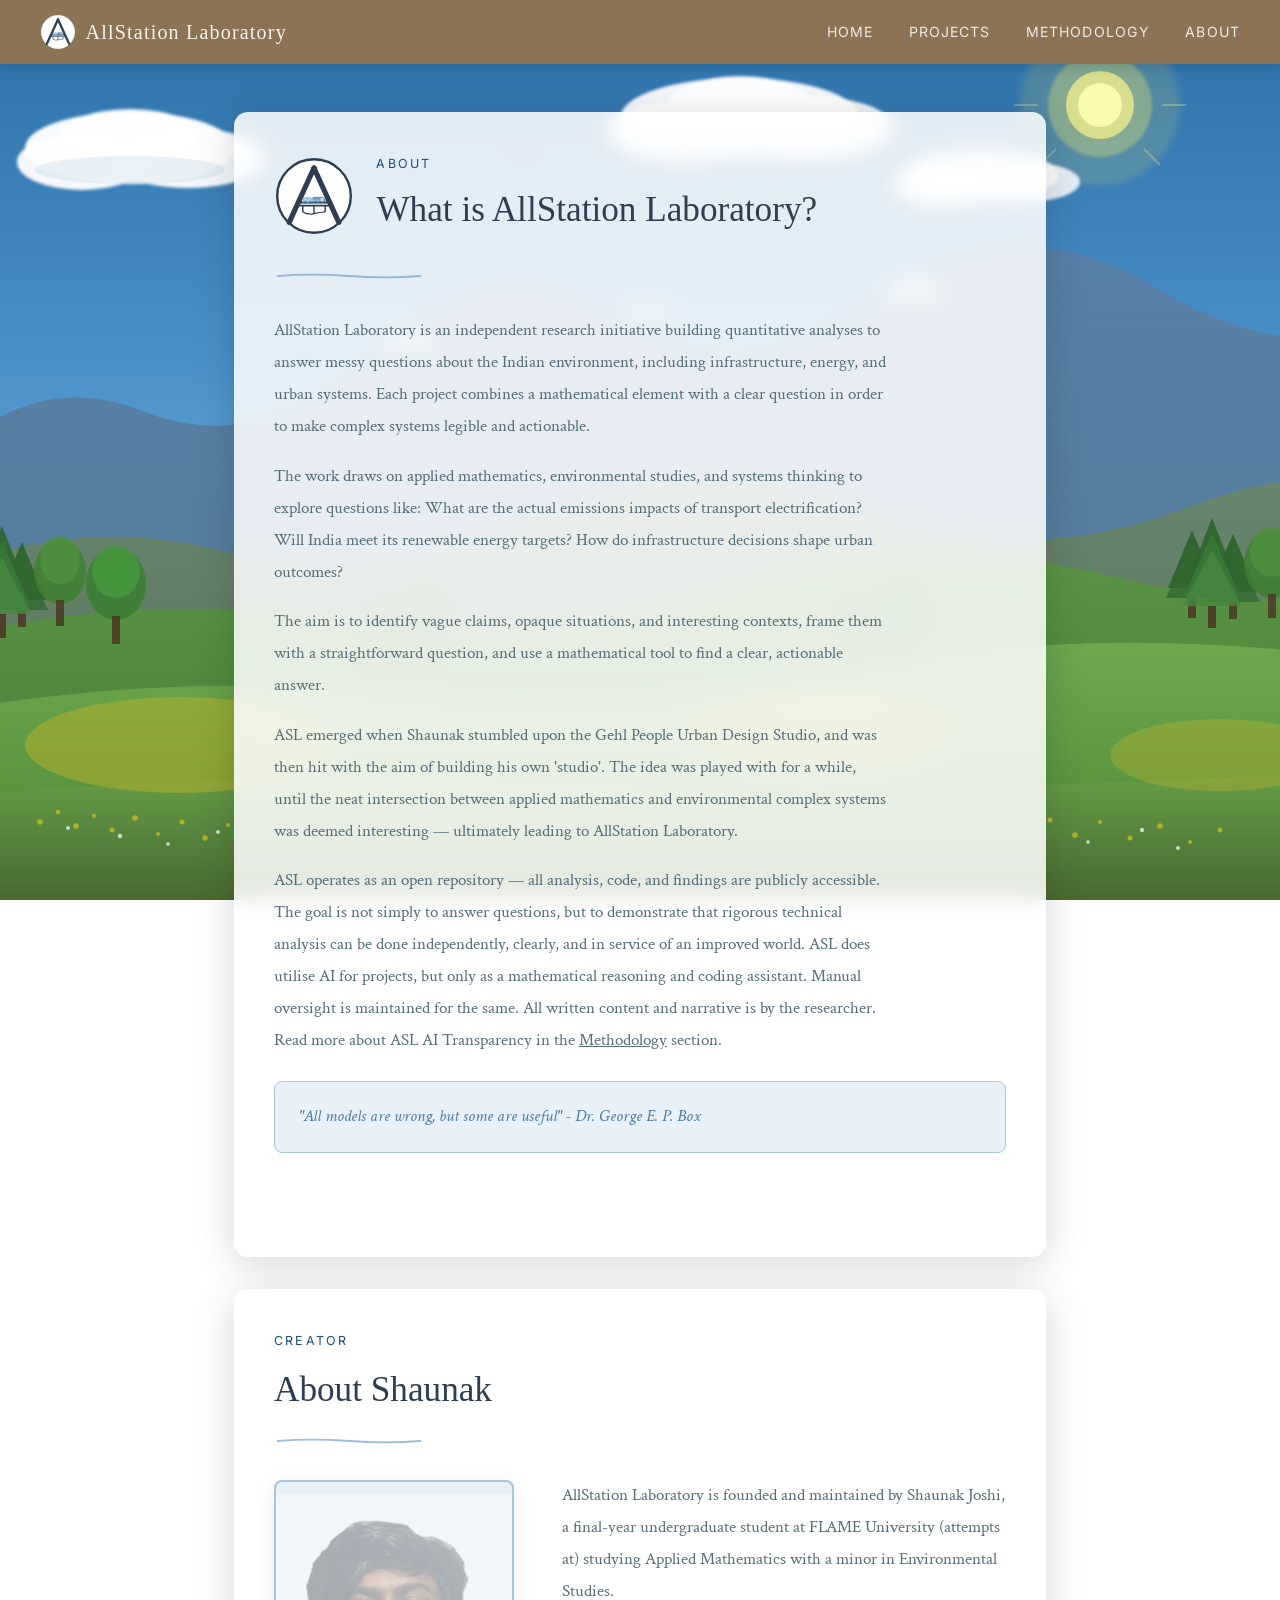
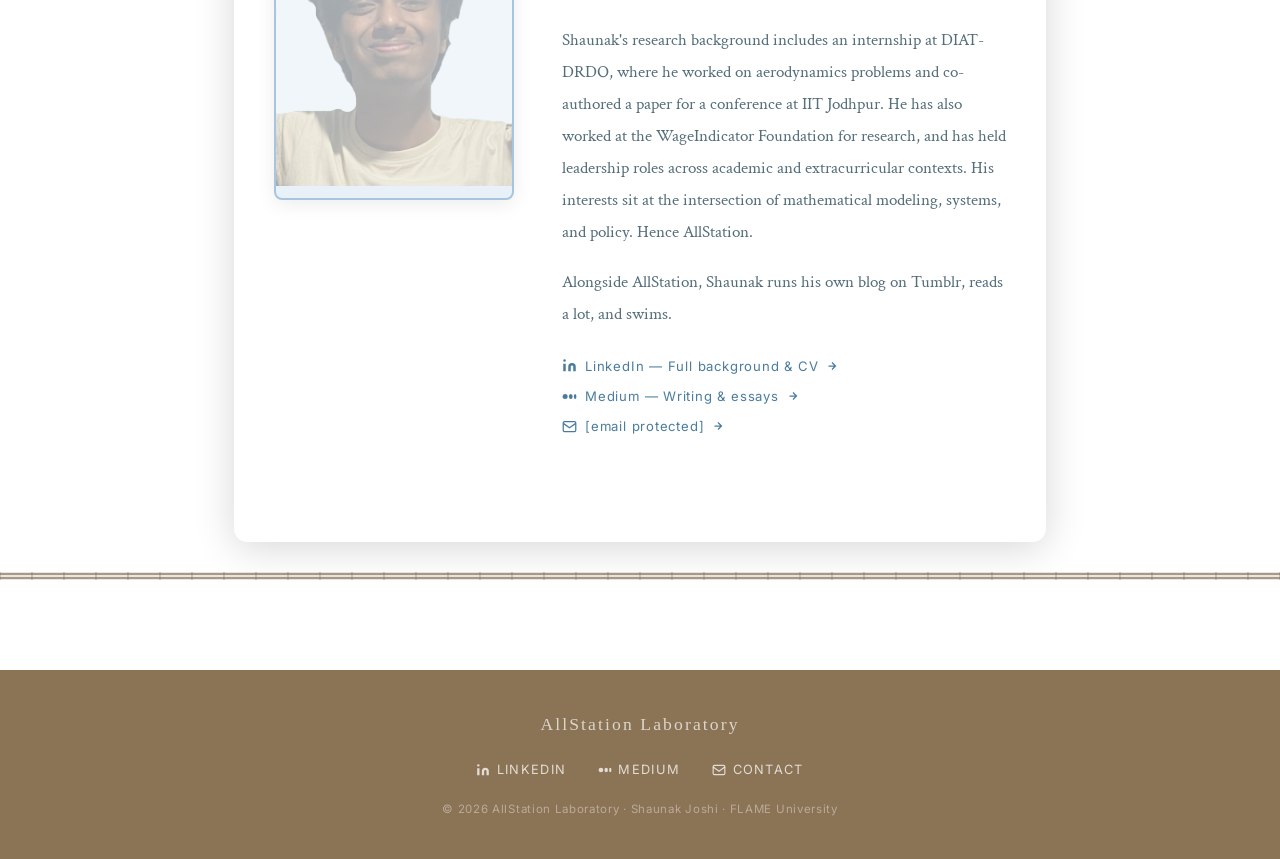
==== commit 4da99525: "Methodology section added, plus text tweaks" ====
--- a/about.html
+++ b/about.html
@@ -233,6 +233,7 @@
     <div class="nav-links">
       <a href="index.html">Home</a>
       <a href="projects.html">Projects</a>
+      <a href="methodology.html">Methodology</a>
       <a href="about.html">About</a>
     </div>
     <div class="hamburger" aria-label="Menu" role="button" tabindex="0">
@@ -420,7 +421,7 @@
         <p>The work draws on applied mathematics, environmental studies, and systems thinking to explore questions like: What are the actual emissions impacts of transport electrification? Will India meet its renewable energy targets? How do infrastructure decisions shape urban outcomes?</p>
         <p>The aim is to identify vague claims, opaque situations, and interesting contexts, frame them with a straightforward question, and use a mathematical tool to find a clear, actionable answer.</p>
         <p>ASL emerged when Shaunak stumbled upon the Gehl People Urban Design Studio, and was then hit with the aim of building his own 'studio'. The idea was played with for a while, until the neat intersection between applied mathematics and environmental complex systems was deemed interesting — ultimately leading to AllStation Laboratory.</p>
-        <p>ASL operates as an open repository — all analysis, code, and findings are publicly accessible. The goal is not simply to answer questions, but to demonstrate that rigorous technical analysis can be done independently, clearly, and in service of an improved world.</p>
+        <p>ASL operates as an open repository — all analysis, code, and findings are publicly accessible. The goal is not simply to answer questions, but to demonstrate that rigorous technical analysis can be done independently, clearly, and in service of an improved world. ASL does utilise AI for projects, but only as a mathematical reasoning and coding assistant. Manual oversight is maintained for the same. All written content and narrative is by the researcher. Read more about ASL AI Transparency in the <u><a href="methodology.html">Methodology</a></u> section. </p>
         <div class="highlight-box">
           <p>"All models are wrong, but some are useful" - Dr. George E. P. Box</p>
         </div>
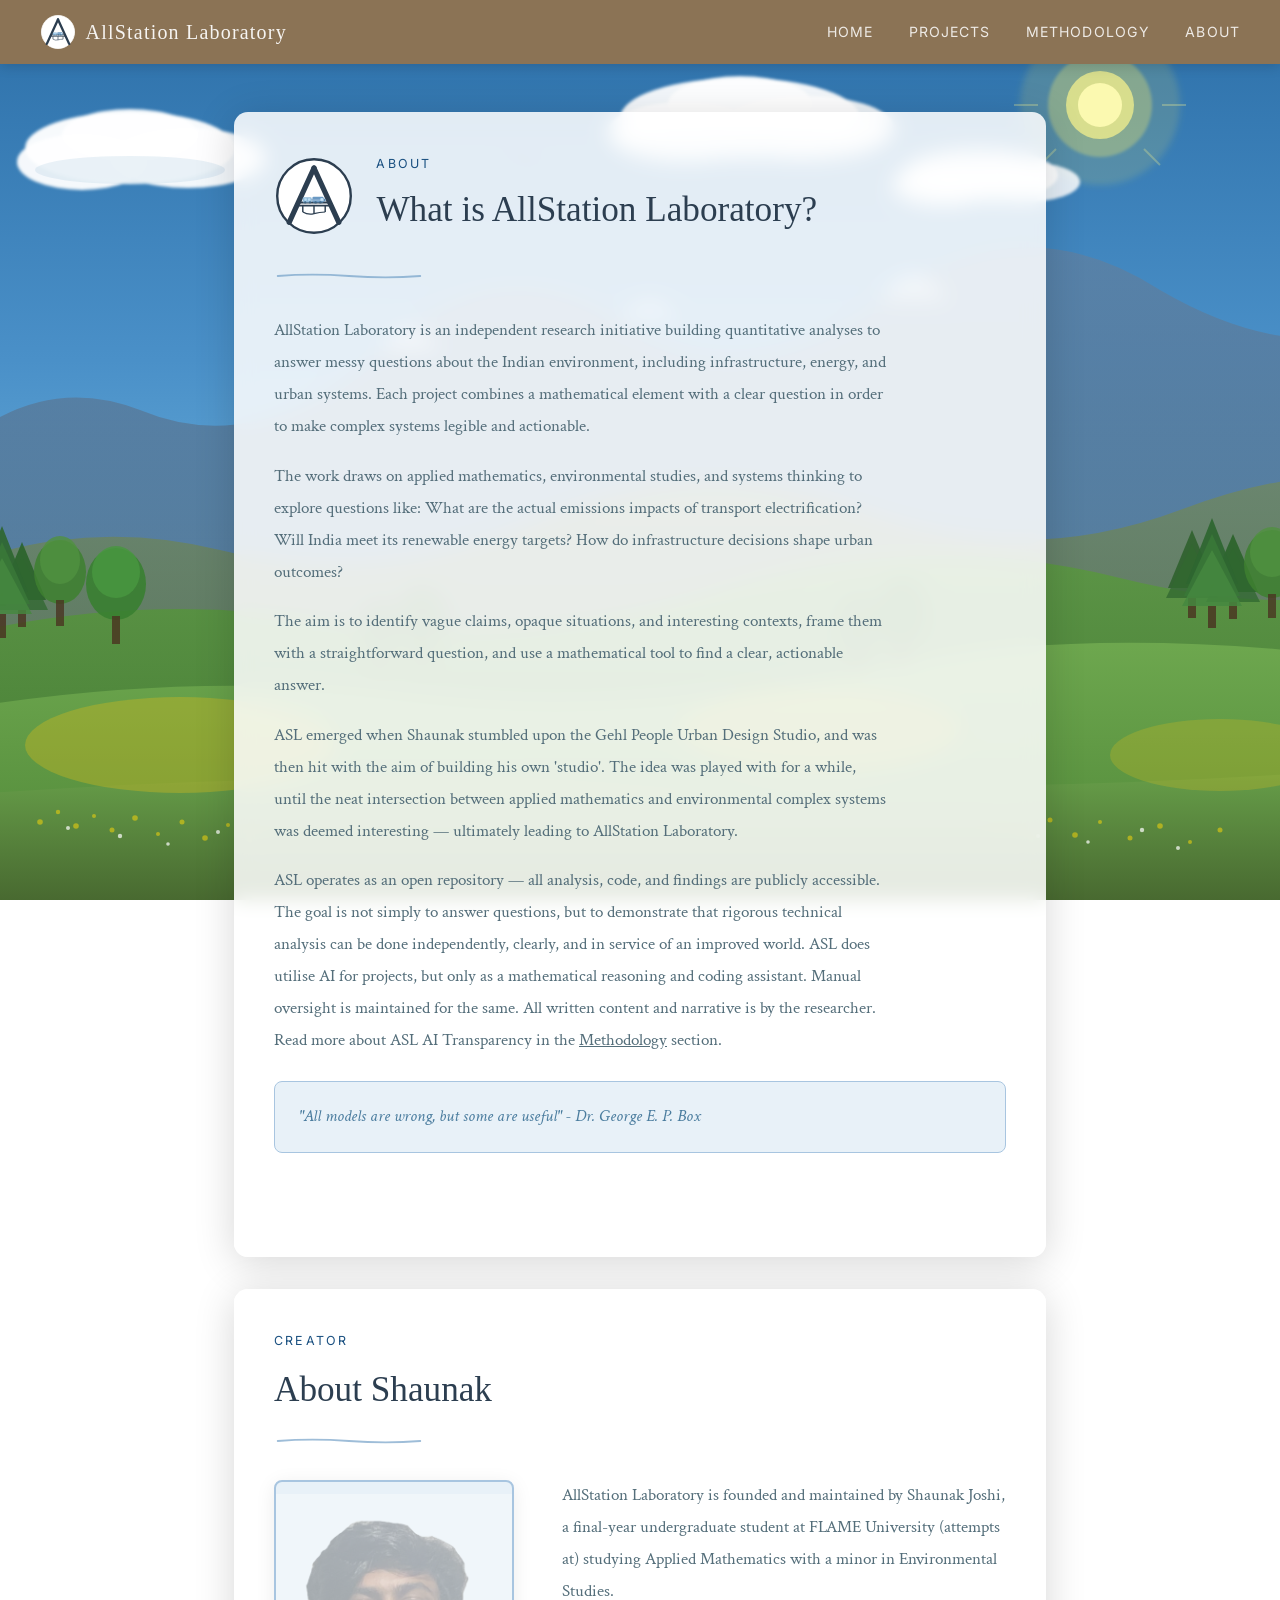
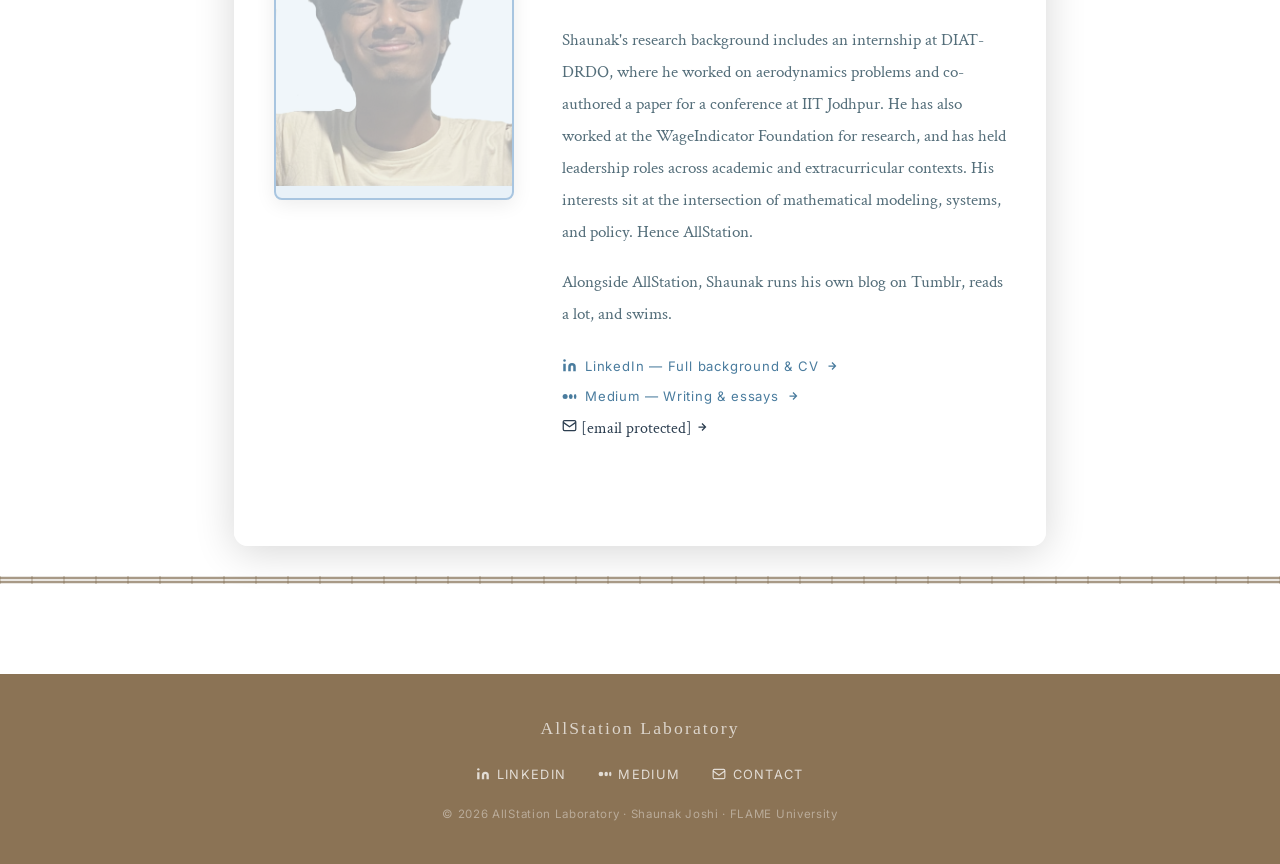
==== commit ee7e626a: "Link updates" ====
--- a/about.html
+++ b/about.html
@@ -444,7 +444,7 @@
             <p>Shaunak's research background includes an internship at DIAT-DRDO, where he worked on aerodynamics problems and co-authored a paper for a conference at IIT Jodhpur. He has also worked at the WageIndicator Foundation for research, and has held leadership roles across academic and extracurricular contexts. His interests sit at the intersection of mathematical modeling, systems, and policy. Hence AllStation. </p>
             <p>Alongside AllStation, Shaunak runs his own blog on Tumblr, reads a lot, and swims.</p>
             <div class="creator-links">
-              <a href="https://www.linkedin.com/in/shaunak-joshi-84492a279/" target="_blank" rel="noopener" class="creator-link">
+              <a href="linkedin.com/company/allstation-laboratory" target="_blank" rel="noopener" class="creator-link">
                 <svg width="15" height="15" viewBox="0 0 24 24" fill="currentColor"><path d="M16 8a6 6 0 016 6v7h-4v-7a2 2 0 00-2-2 2 2 0 00-2 2v7h-4v-7a6 6 0 016-6zM2 9h4v12H2z"/><circle cx="4" cy="4" r="2"/></svg>
                 LinkedIn — Full background &amp; CV <svg width="12" height="12" viewBox="0 0 24 24" fill="none" stroke="currentColor" stroke-width="2.5"><path d="M5 12h14M12 5l7 7-7 7"/></svg>
               </a>
@@ -452,7 +452,7 @@
                 <svg width="15" height="15" viewBox="0 0 24 24" fill="currentColor"><circle cx="5" cy="12" r="4"/><ellipse cx="14" cy="12" rx="3" ry="4"/><ellipse cx="21" cy="12" rx="2" ry="4"/></svg>
                 Medium — Writing &amp; essays <svg width="12" height="12" viewBox="0 0 24 24" fill="none" stroke="currentColor" stroke-width="2.5"><path d="M5 12h14M12 5l7 7-7 7"/></svg>
               </a>
-              <a href="/cdn-cgi/l/email-protection#a8cbc7c6dcc9cbdce8c9c4c4dbdcc9dcc1c7c686c7dacf" class="creator-link">
+              <a href="mailto:research@allstation.org">
                 <svg width="15" height="15" viewBox="0 0 24 24" fill="none" stroke="currentColor" stroke-width="2"><rect x="2" y="4" width="20" height="16" rx="2"/><path d="M2 7l10 7 10-7"/></svg>
                 <span class="__cf_email__" data-cfemail="f695999882979582b6979a9a858297829f9998d8998491">[email&#160;protected]</span> <svg width="12" height="12" viewBox="0 0 24 24" fill="none" stroke="currentColor" stroke-width="2.5"><path d="M5 12h14M12 5l7 7-7 7"/></svg>
               </a>
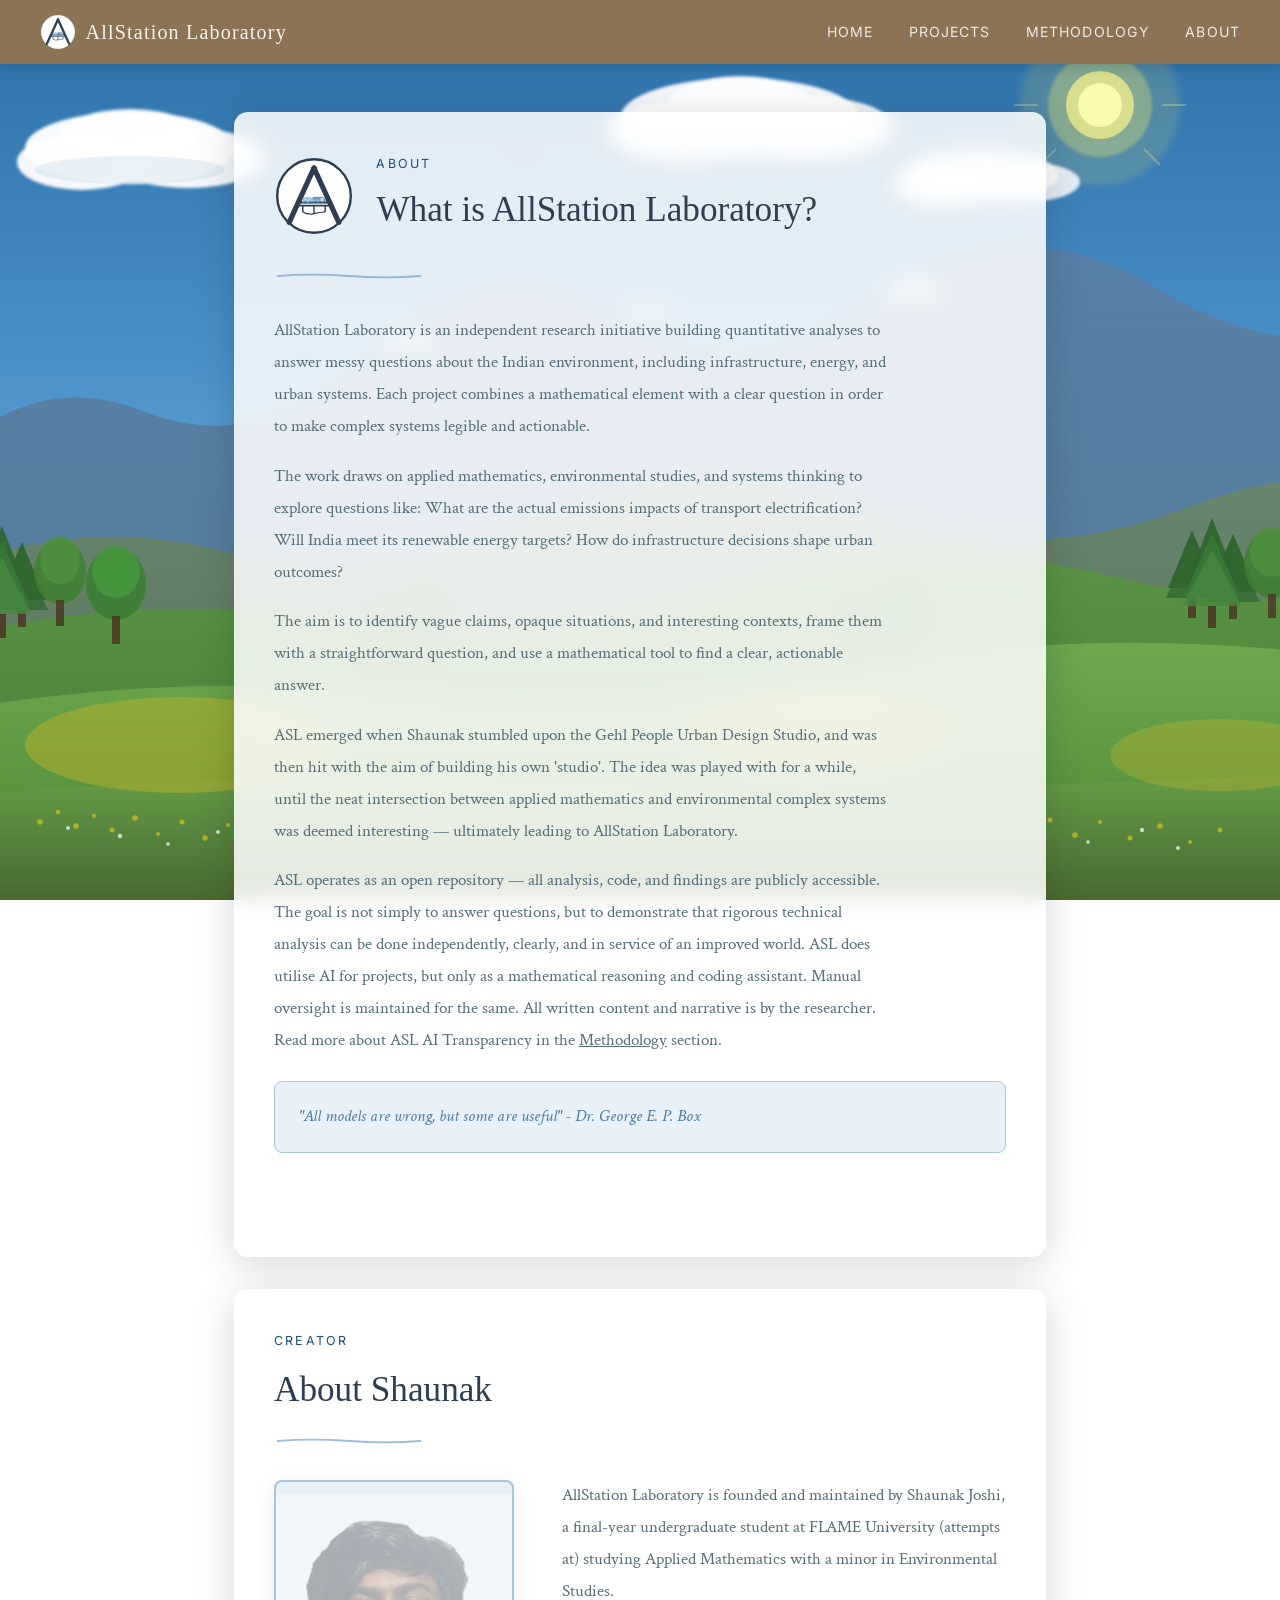
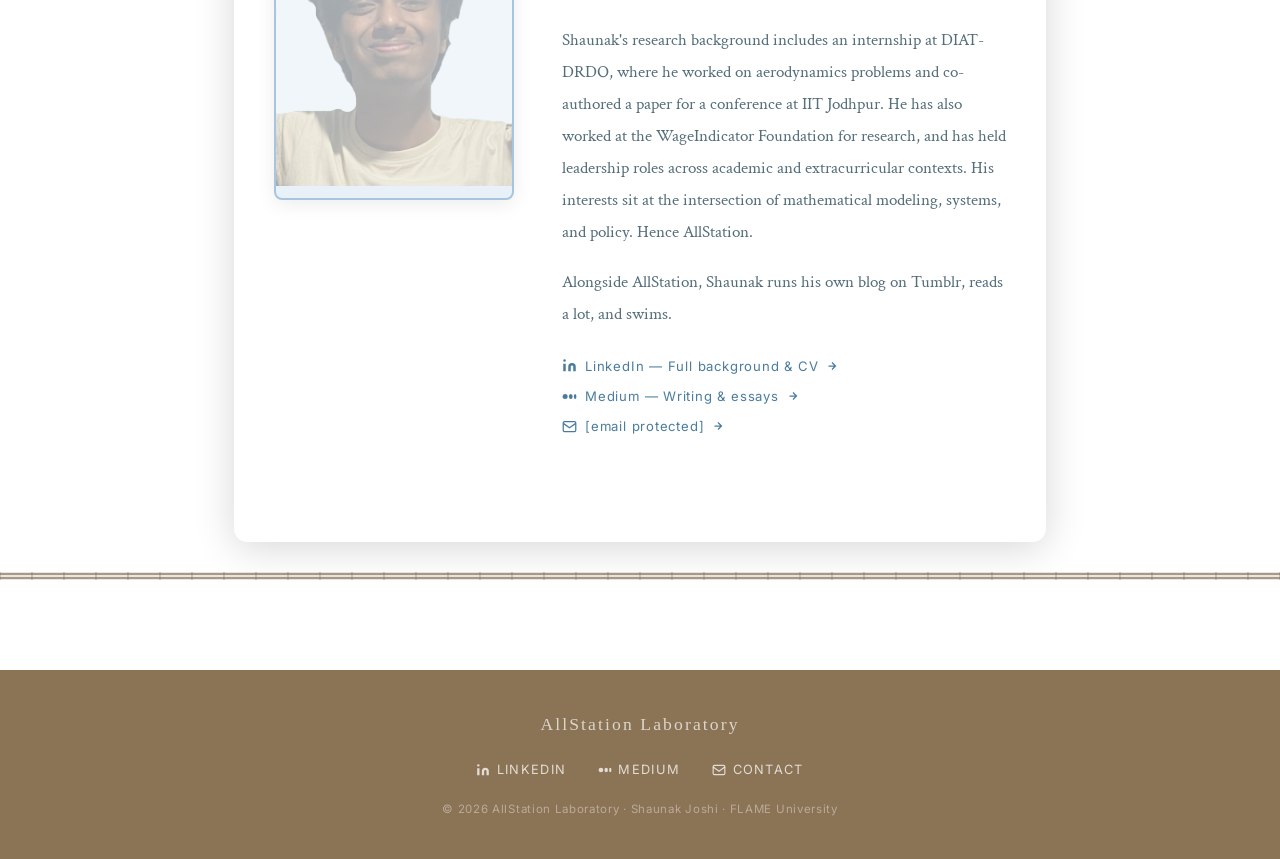
==== commit c024ddd9: "Revert "Link updates" This reverts commit 0b5228d006403fe3d1178c8f138f2788ff365cae." ====
--- a/about.html
+++ b/about.html
@@ -444,7 +444,7 @@
             <p>Shaunak's research background includes an internship at DIAT-DRDO, where he worked on aerodynamics problems and co-authored a paper for a conference at IIT Jodhpur. He has also worked at the WageIndicator Foundation for research, and has held leadership roles across academic and extracurricular contexts. His interests sit at the intersection of mathematical modeling, systems, and policy. Hence AllStation. </p>
             <p>Alongside AllStation, Shaunak runs his own blog on Tumblr, reads a lot, and swims.</p>
             <div class="creator-links">
-              <a href="linkedin.com/company/allstation-laboratory" target="_blank" rel="noopener" class="creator-link">
+              <a href="https://www.linkedin.com/in/shaunak-joshi-84492a279/" target="_blank" rel="noopener" class="creator-link">
                 <svg width="15" height="15" viewBox="0 0 24 24" fill="currentColor"><path d="M16 8a6 6 0 016 6v7h-4v-7a2 2 0 00-2-2 2 2 0 00-2 2v7h-4v-7a6 6 0 016-6zM2 9h4v12H2z"/><circle cx="4" cy="4" r="2"/></svg>
                 LinkedIn — Full background &amp; CV <svg width="12" height="12" viewBox="0 0 24 24" fill="none" stroke="currentColor" stroke-width="2.5"><path d="M5 12h14M12 5l7 7-7 7"/></svg>
               </a>
@@ -452,7 +452,7 @@
                 <svg width="15" height="15" viewBox="0 0 24 24" fill="currentColor"><circle cx="5" cy="12" r="4"/><ellipse cx="14" cy="12" rx="3" ry="4"/><ellipse cx="21" cy="12" rx="2" ry="4"/></svg>
                 Medium — Writing &amp; essays <svg width="12" height="12" viewBox="0 0 24 24" fill="none" stroke="currentColor" stroke-width="2.5"><path d="M5 12h14M12 5l7 7-7 7"/></svg>
               </a>
-              <a href="mailto:research@allstation.org">
+              <a href="/cdn-cgi/l/email-protection#a8cbc7c6dcc9cbdce8c9c4c4dbdcc9dcc1c7c686c7dacf" class="creator-link">
                 <svg width="15" height="15" viewBox="0 0 24 24" fill="none" stroke="currentColor" stroke-width="2"><rect x="2" y="4" width="20" height="16" rx="2"/><path d="M2 7l10 7 10-7"/></svg>
                 <span class="__cf_email__" data-cfemail="f695999882979582b6979a9a858297829f9998d8998491">[email&#160;protected]</span> <svg width="12" height="12" viewBox="0 0 24 24" fill="none" stroke="currentColor" stroke-width="2.5"><path d="M5 12h14M12 5l7 7-7 7"/></svg>
               </a>
